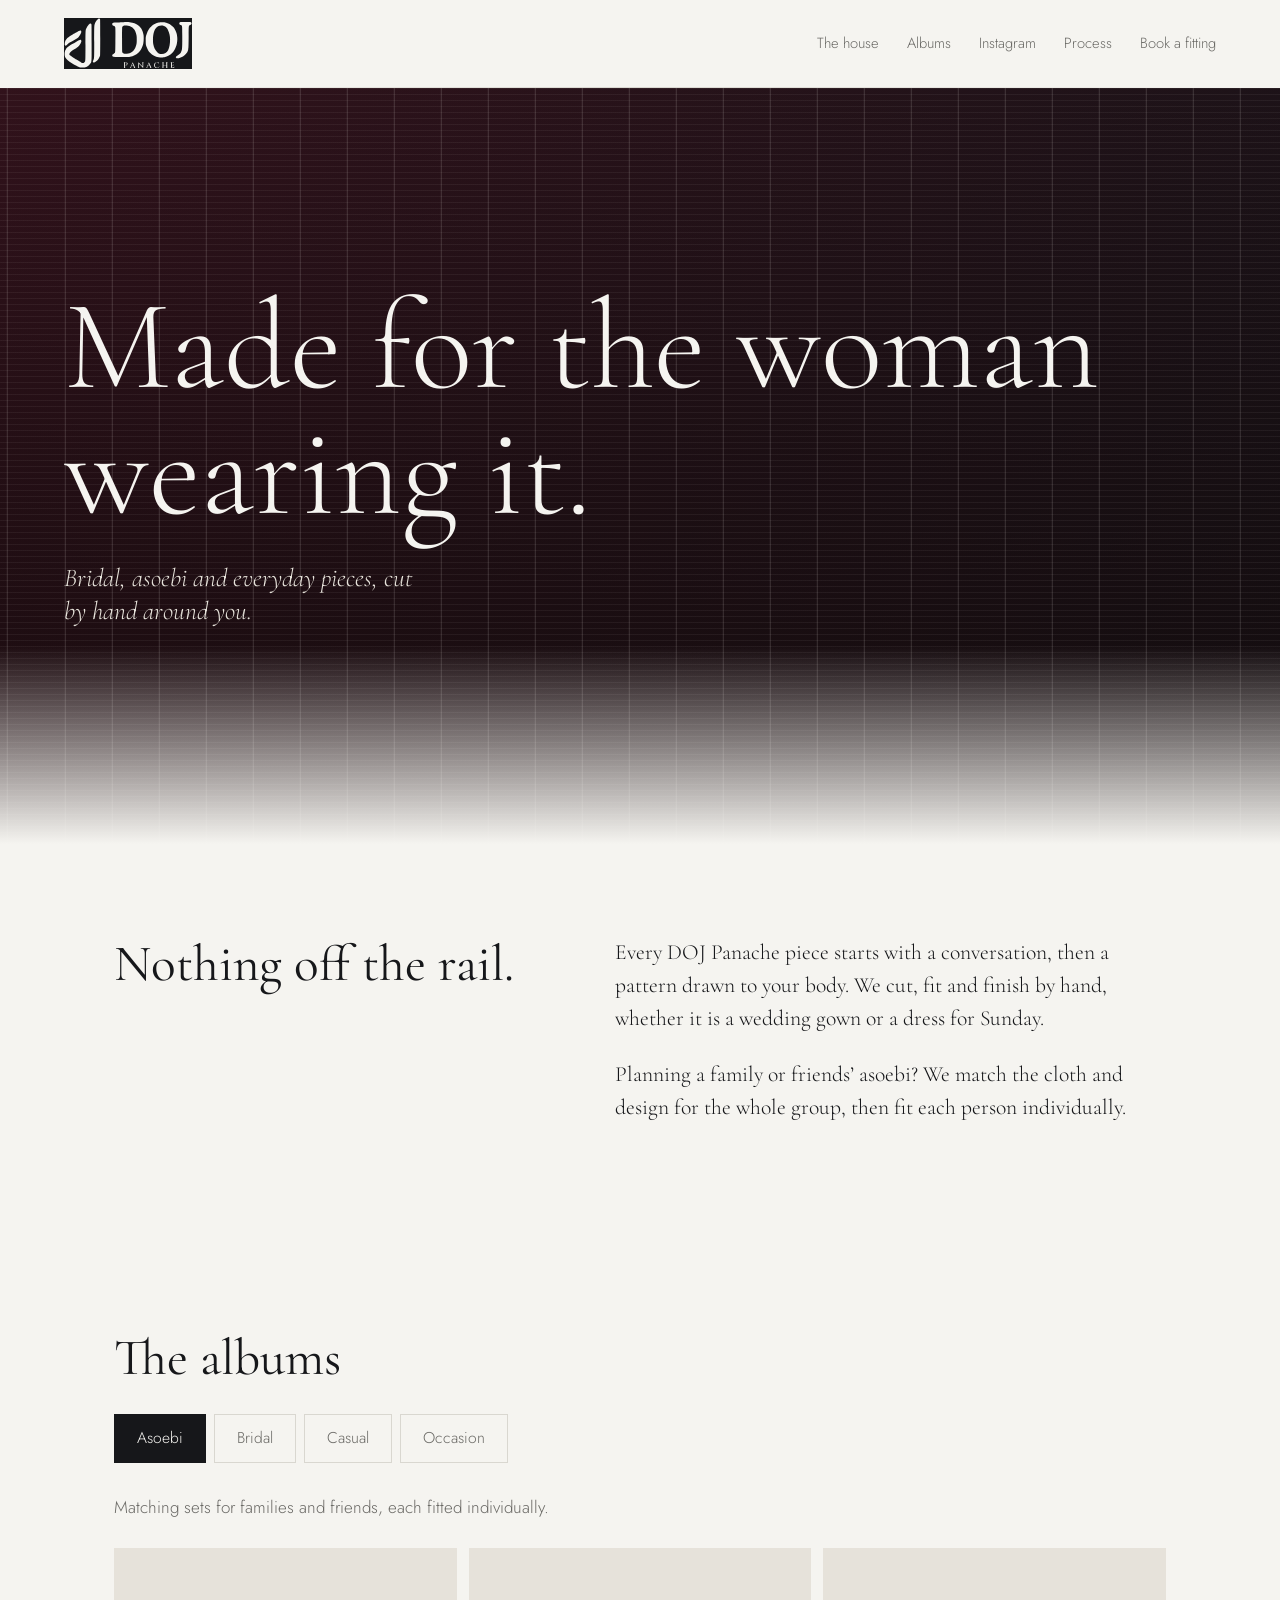
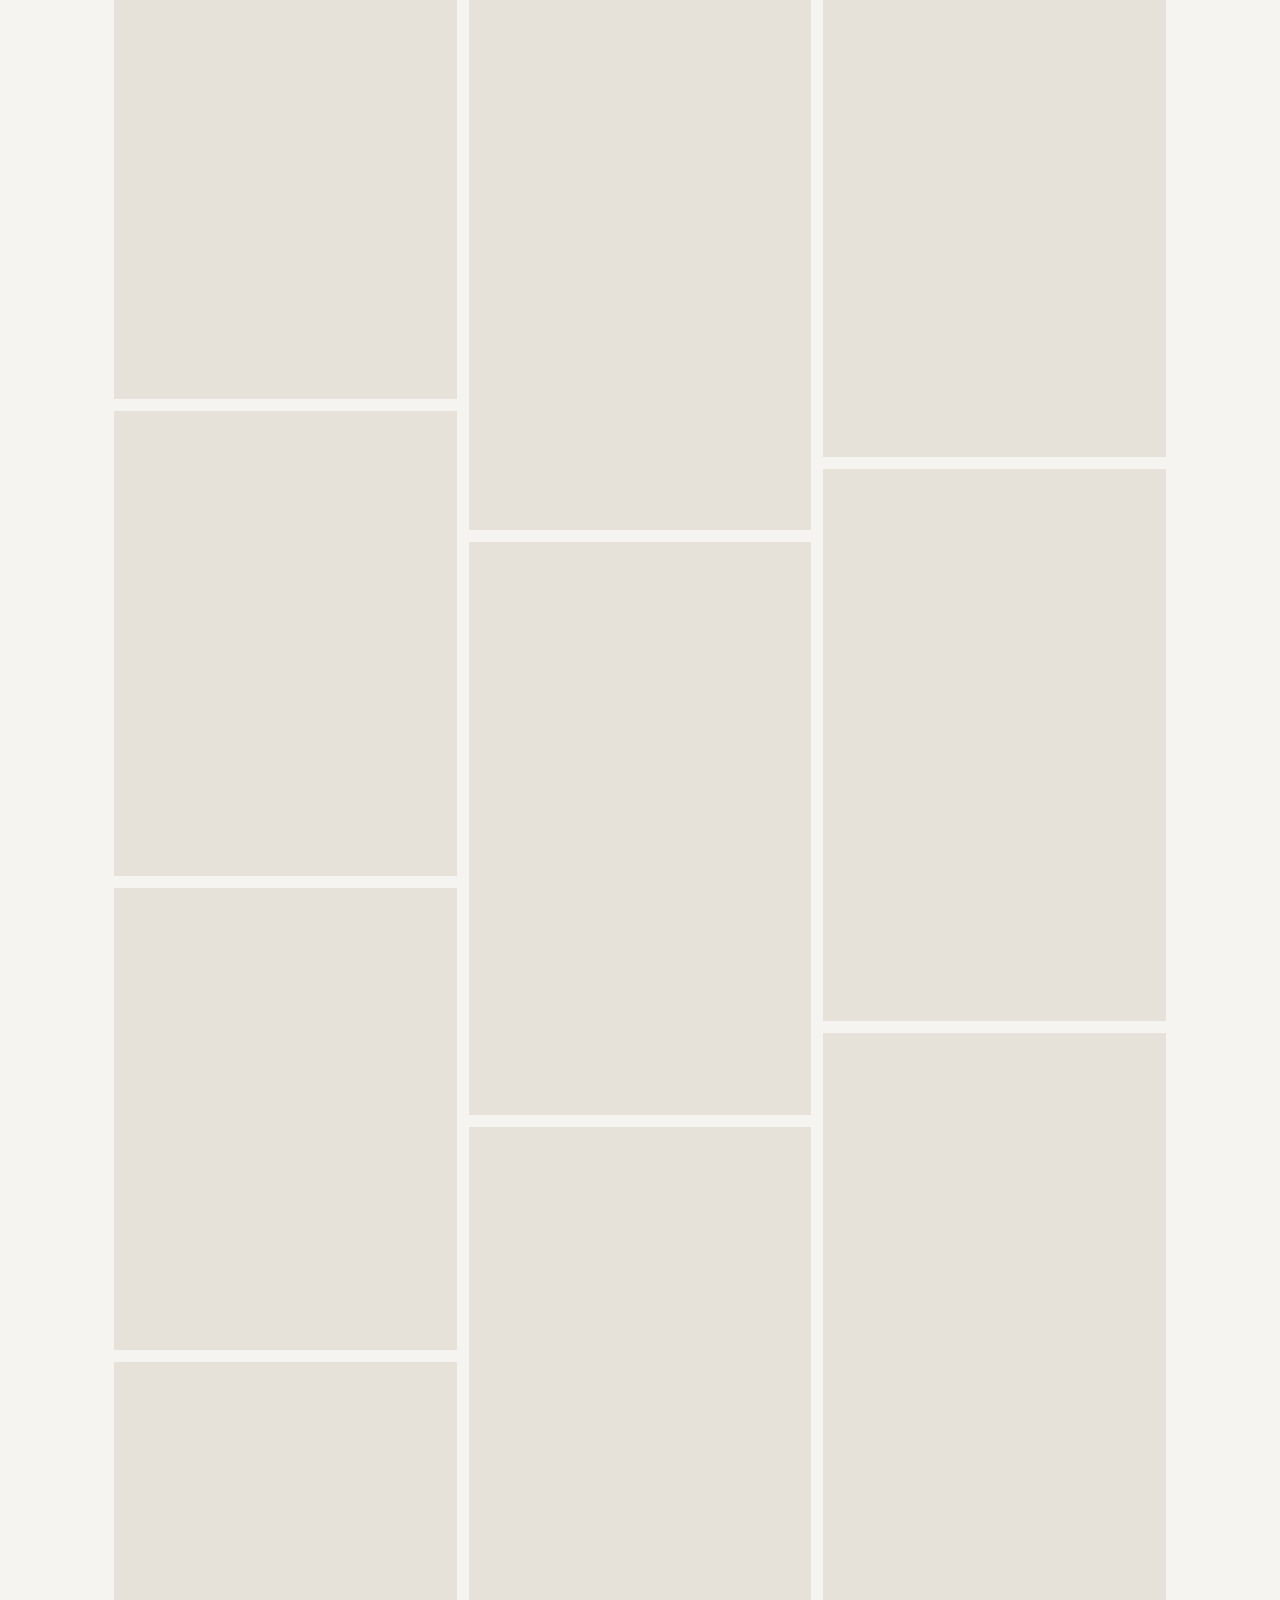
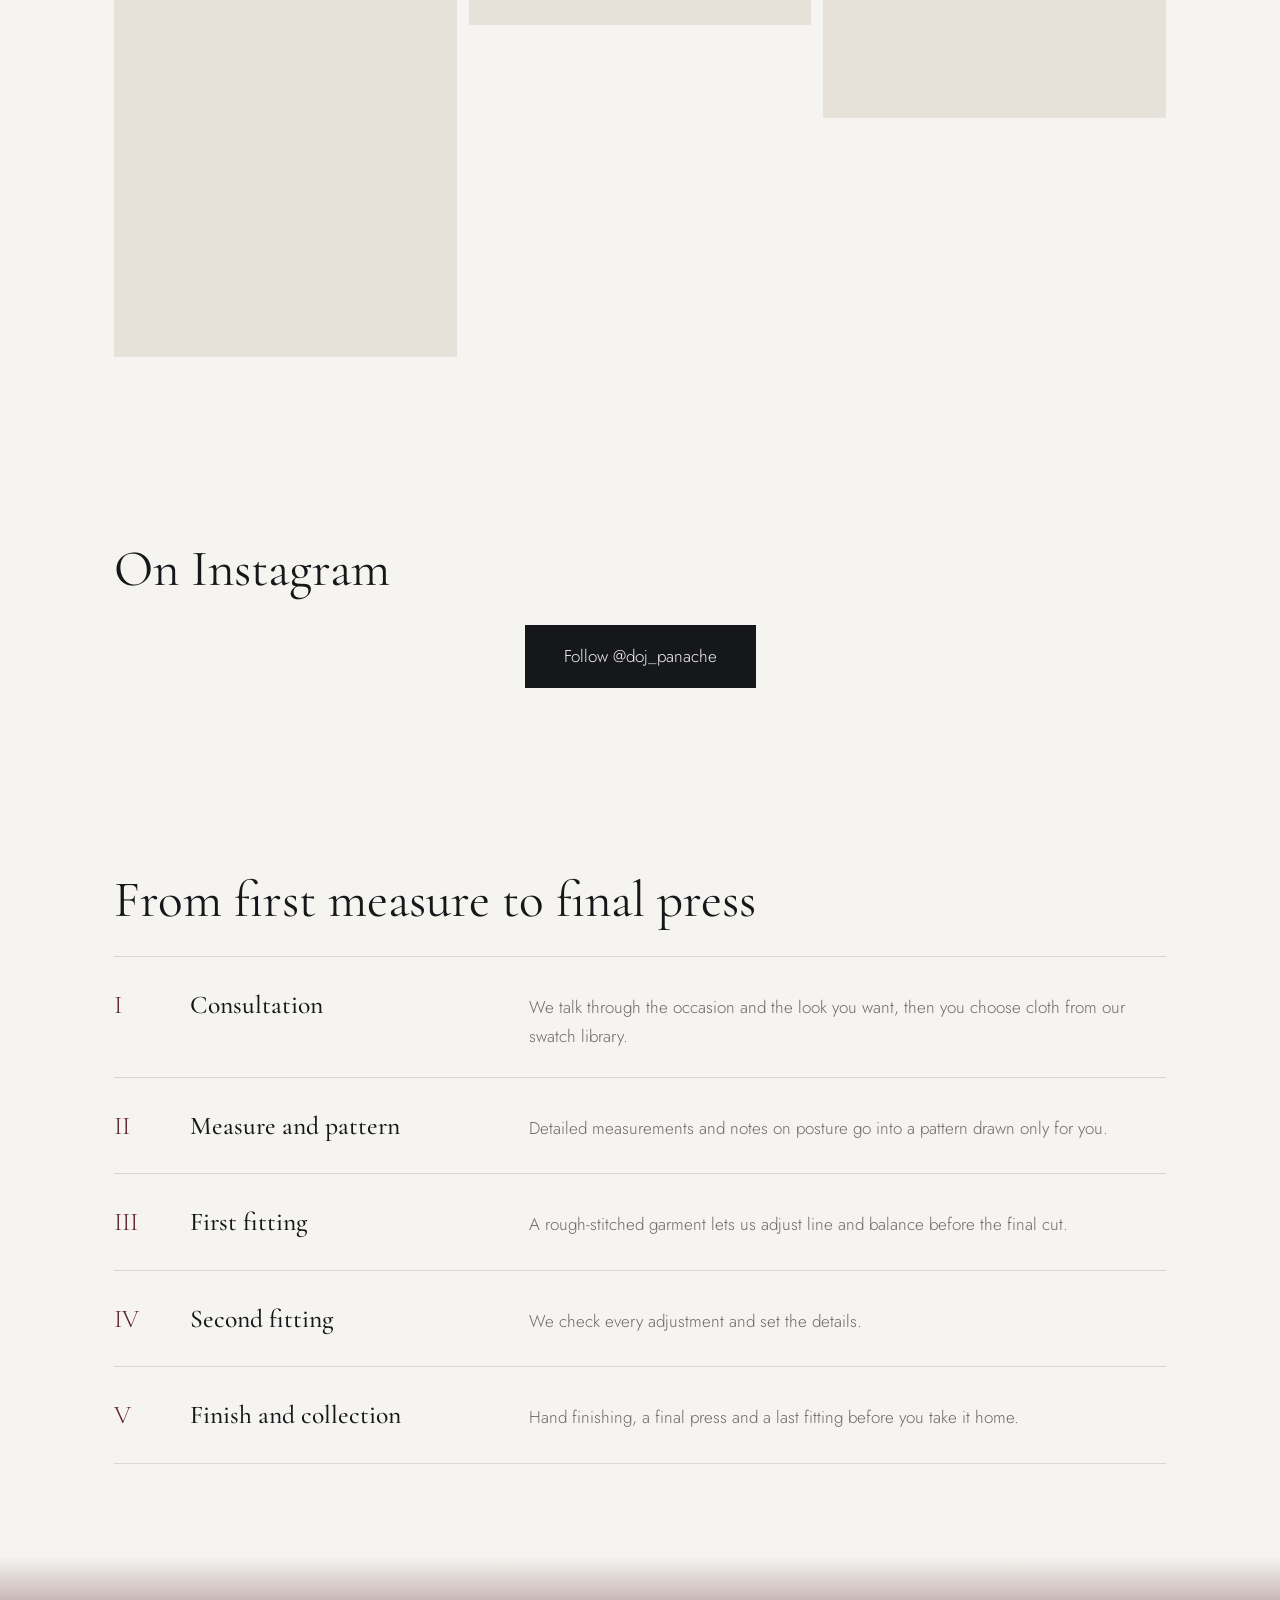
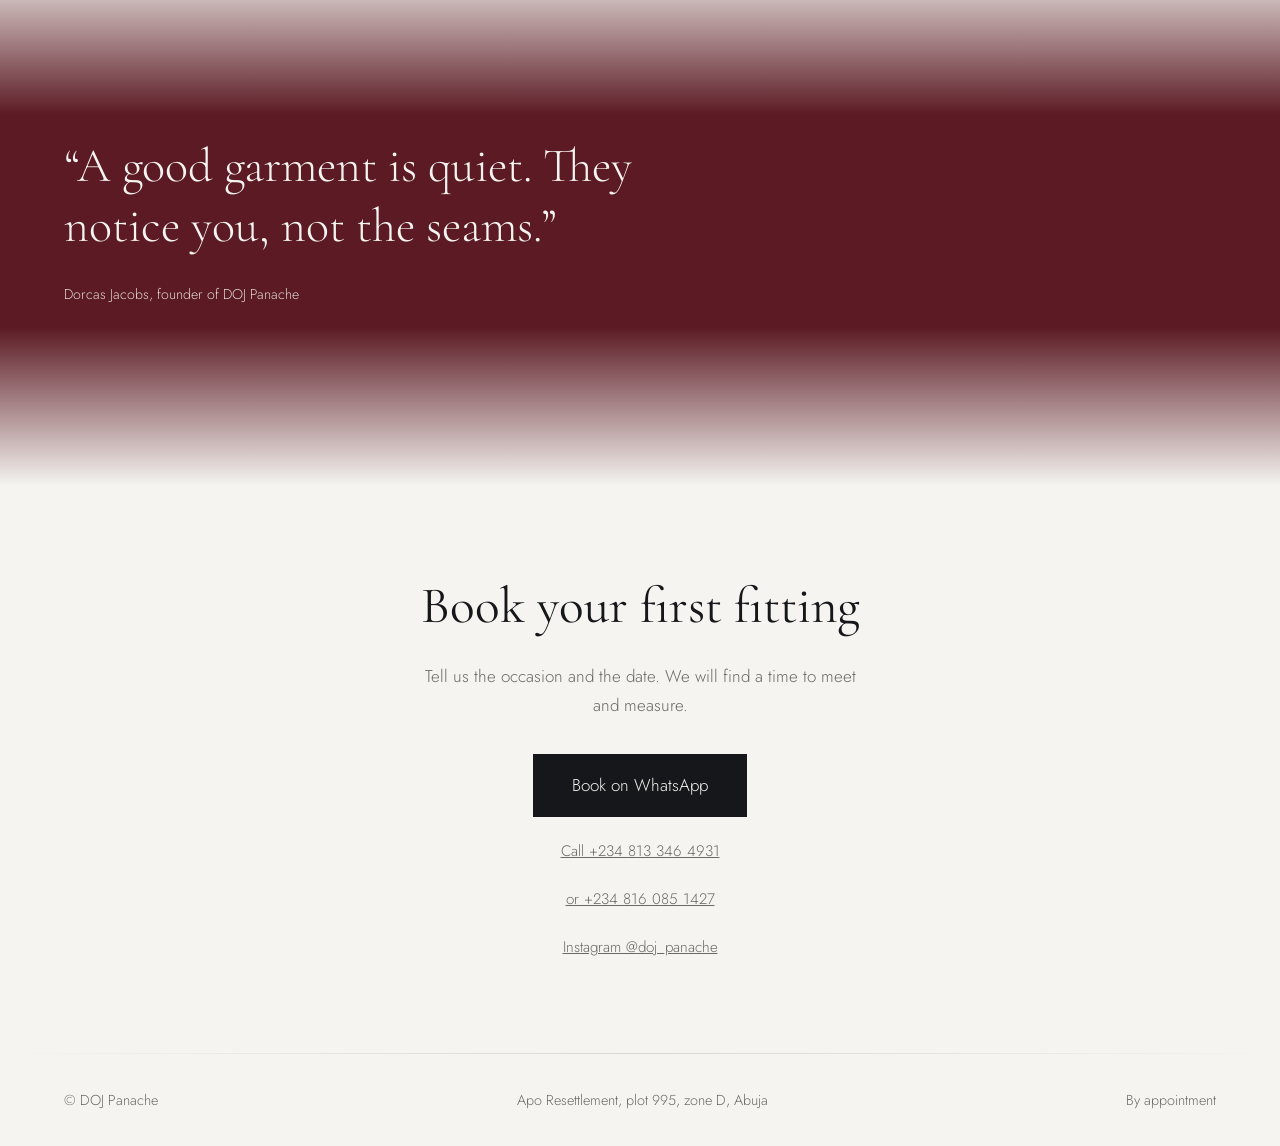
==== index.html @ 5a97faa1 "my bosses new site" ====
<!DOCTYPE html>
<html lang="en">
<head>
<meta charset="utf-8">
<meta name="viewport" content="width=device-width, initial-scale=1, viewport-fit=cover">
<meta name="description" content="DOJ Panache is a bespoke atelier in Apo, Abuja, making bridal, asoebi and everyday wear, cut by hand and fitted to you.">
<title>DOJ Panache | Bespoke Atelier</title>
<link rel="preconnect" href="https://fonts.googleapis.com">
<link rel="preconnect" href="https://fonts.gstatic.com" crossorigin>
<link href="https://fonts.googleapis.com/css2?family=Cormorant+Garamond:ital,wght@0,300;0,400;0,500;1,300;1,400&family=Jost:wght@300;400;500&display=swap" rel="stylesheet">
<link rel="icon" href="images/favicon.svg" type="image/svg+xml">
<link rel="stylesheet" href="css/style.css">
<script type="application/ld+json">
{"@context":"https://schema.org","@type":"LocalBusiness","name":"DOJ Panache","founder":{"@type":"Person","name":"Dorcas Jacobs"},"description":"Bespoke atelier making bridal, asoebi and everyday wear, cut by hand and fitted to the client.","telephone":["+2348133464931","+2348160851427"],"address":{"@type":"PostalAddress","streetAddress":"Plot 995, Zone D, Apo Resettlement","addressLocality":"Abuja","addressCountry":"NG"},"sameAs":["https://instagram.com/doj_panache","https://x.com/Dojpanache"]}
</script>
</head>
<body>
<header><a class="mark" href="#" aria-label="DOJ Panache"><svg viewBox="2.70 2.70 106.70 42.10" aria-hidden="true"><path fill-rule="evenodd" d="M0 24L0 0L56 0L112 0L112 24L112 48L56 48L0 48L0 24ZM68.75 42.13C68.75 39.86 68.75 39.86 69 39.73C69.22 39.62 69.16 39.6 68.45 39.6C67.74 39.6 67.68 39.62 67.9 39.73C68.15 39.86 68.15 39.86 68.17 41.5L68.19 43.15L66.47 41.37C65.52 40.4 64.73 39.6 64.7 39.6C64.67 39.6 64.65 40.6 64.65 41.82C64.65 44.04 64.65 44.04 64.4 44.17C64.18 44.28 64.24 44.3 64.95 44.3C65.66 44.3 65.72 44.28 65.5 44.17C65.25 44.04 65.25 44.04 65.22 42.4L65.2 40.75L66.87 42.49C67.8 43.45 68.56 44.27 68.58 44.31C68.71 44.64 68.75 44.12 68.75 42.13ZM81.03 44.28C81.68 44.08 82.1 43.62 82.09 43.09L82.08 42.65L81.93 43.07C81.47 44.38 79.62 44.58 78.84 43.4C78.61 43.05 78.56 42.85 78.52 42.16C78.47 41.17 78.68 40.58 79.23 40.16C80.01 39.57 81.32 39.8 81.72 40.6C81.9 40.95 81.9 40.95 81.9 40.47C81.9 40.01 81.88 39.98 81.53 39.83C80.07 39.2 78.32 39.86 77.94 41.18C77.34 43.22 79 44.89 81.03 44.28ZM53.82 44.14C53.6 43.99 53.6 43.95 53.6 41.88L53.6 39.77L54.12 39.82C54.77 39.89 55 40.13 55 40.77C55 41.44 54.78 41.78 54.24 41.92C53.9 42.01 53.83 42.06 53.97 42.11C55.02 42.53 56.09 41.32 55.57 40.3C55.29 39.74 54.88 39.6 53.56 39.6C52.52 39.6 52.38 39.62 52.6 39.73C52.85 39.86 52.85 39.86 52.85 41.95C52.85 44.04 52.85 44.04 52.6 44.17C52.38 44.28 52.45 44.3 53.2 44.3C53.99 44.3 54.03 44.29 53.82 44.14ZM58.73 44.15C58.51 44 58.51 44 58.72 43.4L58.94 42.8L59.81 42.8C60.68 42.8 60.68 42.8 60.8 43.12C61.09 43.93 61.1 43.99 60.87 44.15C60.67 44.29 60.73 44.3 61.55 44.3C62.45 44.3 62.45 44.3 62.15 44.12C61.9 43.96 61.7 43.58 60.91 41.71C60.39 40.49 59.96 39.51 59.95 39.52C59.93 39.54 59.57 40.38 59.15 41.4C58.1 43.94 58.03 44.07 57.72 44.19C57.5 44.27 57.59 44.29 58.2 44.29C58.89 44.3 58.93 44.29 58.73 44.15ZM72.23 44.15C72.01 44 72.01 44 72.22 43.4L72.44 42.8L73.31 42.8C74.18 42.8 74.18 42.8 74.3 43.12C74.59 43.93 74.6 43.99 74.37 44.15C74.17 44.29 74.23 44.3 75.05 44.3C75.95 44.3 75.95 44.3 75.65 44.12C75.4 43.96 75.2 43.58 74.41 41.71C73.89 40.49 73.46 39.51 73.45 39.52C73.43 39.54 73.07 40.38 72.65 41.4C71.6 43.94 71.53 44.07 71.22 44.19C71 44.27 71.09 44.29 71.7 44.29C72.39 44.3 72.43 44.29 72.23 44.15ZM85.82 44.14C85.62 44 85.6 43.91 85.6 43.04L85.6 42.1L86.8 42.1L88.01 42.1L87.98 43.07C87.95 44 87.94 44.05 87.7 44.17C87.48 44.28 87.56 44.3 88.35 44.3C89.14 44.3 89.22 44.28 89 44.17C88.75 44.04 88.75 44.04 88.75 41.95C88.75 39.86 88.75 39.86 89 39.73C89.22 39.62 89.14 39.6 88.35 39.6C87.56 39.6 87.48 39.62 87.7 39.73C87.94 39.85 87.95 39.9 87.98 40.88L88.01 41.9L86.8 41.9L85.6 41.9L85.6 40.86C85.6 39.82 85.6 39.82 85.88 39.72C86.09 39.64 85.97 39.62 85.25 39.61C84.62 39.61 84.42 39.64 84.57 39.7C84.89 39.83 84.91 40.02 84.88 42.15C84.85 44.04 84.85 44.04 84.6 44.17C84.38 44.28 84.45 44.3 85.2 44.3C85.99 44.3 86.03 44.29 85.82 44.14ZM94.59 43.86C94.65 43.62 94.72 43.34 94.75 43.24C94.79 43.13 94.72 43.22 94.61 43.42C94.34 43.89 94.18 43.98 93.36 44.06L92.7 44.13L92.7 43.11L92.7 42.09L93.27 42.12C93.77 42.15 93.86 42.18 93.97 42.4C94.08 42.63 94.1 42.59 94.09 42C94.09 41.64 94.06 41.42 94.03 41.5C93.93 41.77 93.67 41.9 93.18 41.9L92.7 41.9L92.7 40.85L92.7 39.8L93.33 39.8C93.98 39.8 94.18 39.9 94.33 40.3C94.36 40.38 94.39 40.23 94.39 39.96C94.4 39.51 94.39 39.48 94.17 39.54C94.05 39.57 93.39 39.6 92.7 39.6C91.63 39.6 91.49 39.62 91.7 39.73C91.95 39.86 91.95 39.86 91.95 41.95C91.95 44.04 91.95 44.04 91.7 44.17C91.49 44.28 91.68 44.3 92.96 44.3L94.48 44.3L94.59 43.86ZM20.71 43.81C22.28 43.27 23.2 42.58 24.3 41.12C25.86 39.05 25.7 41.07 25.7 23.66C25.7 13.54 25.66 8.33 25.6 8.08C25.38 7.3 24.69 7.11 23.93 7.62C23.3 8.04 22.24 9.47 21.6 10.76C20.58 12.82 20.67 11.52 20.61 25.7C20.55 38.15 20.55 38.15 20.31 38.74C19.64 40.41 18.32 40.69 16.73 39.52C16.35 39.25 15.35 38.62 14.5 38.13C13.65 37.63 12.49 36.94 11.94 36.59C11.38 36.24 10.49 35.68 9.96 35.35C6.87 33.43 6.77 33.3 7.41 32.02C7.77 31.29 8.82 30.28 9.9 29.59C10.29 29.35 10.94 28.94 11.33 28.69C11.73 28.44 12.41 28.04 12.85 27.82C13.7 27.37 14.83 26.48 15.25 25.9C15.98 24.93 16.96 23.09 17.1 22.45C17.29 21.59 16.93 20.8 16.34 20.8C16.05 20.8 14.82 21.44 12.35 22.85C11.47 23.36 10.43 23.94 10.05 24.14C7.81 25.3 5.85 26.61 5.11 27.46C4.66 27.97 3.91 29.24 3.69 29.86C3.01 31.77 3.07 34.19 3.81 35.6C4.56 37.02 6.52 38.71 9.27 40.32C13.14 42.58 14.45 43.28 15.6 43.71C16.32 43.98 16.42 43.99 18.26 44C19.87 44 20.25 43.97 20.71 43.81ZM59.1 42.5C59.1 42.45 59.23 42.08 59.38 41.68C59.54 41.28 59.7 40.86 59.75 40.75C59.81 40.57 59.84 40.59 59.95 40.9C60.02 41.09 60.2 41.55 60.34 41.92L60.6 42.6L59.85 42.6C59.43 42.6 59.1 42.56 59.1 42.5ZM72.6 42.5C72.6 42.45 72.73 42.08 72.88 41.68C73.04 41.28 73.2 40.86 73.25 40.75C73.31 40.57 73.34 40.59 73.45 40.9C73.52 41.09 73.7 41.55 73.84 41.92L74.1 42.6L73.35 42.6C72.93 42.6 72.6 42.56 72.6 42.5ZM28.3 39.69C29.14 39.18 30.66 37.91 31.11 37.36C31.85 36.45 32.68 34.71 32.8 33.85C32.95 32.79 32.93 4.33 32.79 3.89C32.62 3.4 32.41 3.2 32.05 3.2C31.06 3.2 29.16 5.39 28.42 7.41C27.91 8.79 27.9 9.11 27.9 22.86C27.9 37.19 27.94 36.31 27.15 37.97C26.63 39.07 26.6 39.31 26.95 39.65C27.26 39.97 27.82 39.98 28.3 39.69ZM99.45 35.81C100.05 35.58 100.78 35.3 101.05 35.18C102.43 34.61 104.63 32.64 105.44 31.25C106.04 30.22 106.17 29.77 106.3 28.22C106.36 27.52 106.44 26.88 106.48 26.8C106.51 26.72 106.57 22.87 106.6 18.25C106.66 8.5 106.55 9.3 107.85 8.58C108.75 8.08 109 7.78 109 7.22C109 6.69 108.63 6.27 108.04 6.12C107.49 5.98 100.47 5.98 99.87 6.11C99.19 6.27 98.8 6.68 98.8 7.25C98.8 7.83 99.01 8.05 100 8.54C101.36 9.21 101.24 8.39 101.28 17.3C101.32 27.99 101.24 29.1 100.3 31.06C99.87 31.96 99.72 32.16 99.03 32.78C98.57 33.2 97.9 33.69 97.37 33.97C96 34.71 95.64 35.24 96.11 35.84C96.42 36.24 96.65 36.3 97.55 36.26C98.19 36.23 98.58 36.14 99.45 35.81ZM86.34 35.35C89.02 34.87 91.35 33.54 93.27 31.4C94.38 30.17 94.66 29.71 95.59 27.67C96.41 25.85 96.53 25.48 96.79 24.05C97.24 21.5 97.29 19.59 96.94 17.4C96.63 15.43 96.42 14.78 95.5 12.91C94.63 11.16 94.59 11.1 93.54 10.01C91.7 8.09 90.46 7.33 87.9 6.58C86.45 6.16 86.45 6.16 84.55 6.16C82.77 6.16 82.59 6.18 81.65 6.44C77.3 7.66 74.69 9.69 72.72 13.4C72.44 13.92 72.12 14.6 72.01 14.9C71.91 15.2 71.64 15.95 71.41 16.56C70.85 18.1 70.77 18.91 70.83 21.99C70.89 24.87 70.91 25.01 71.69 27.07C72.55 29.33 73.19 30.42 74.43 31.68C76.4 33.68 79 35.07 81.36 35.39C81.8 35.45 82.28 35.52 82.45 35.54C83.05 35.63 85.47 35.51 86.34 35.35ZM57.75 35C60.71 34.37 62.59 33.44 64.67 31.58C65.9 30.5 66.44 29.71 67.69 27.23C68.72 25.18 69.14 22.95 69.14 19.55C69.14 17.45 69.14 17.45 68.72 15.65C68.34 14.04 68.24 13.73 67.63 12.52C66.88 11.04 66.4 10.44 64.98 9.2C63.37 7.8 62.38 7.32 59.7 6.65C57.08 5.99 55.76 5.93 51.05 6.24C49.73 6.33 47.62 6.4 46.36 6.4C43.74 6.4 43.37 6.48 43.06 7.14C42.63 8.05 43.08 8.88 44.19 9.25C44.71 9.42 45.22 9.88 45.41 10.35C45.59 10.79 45.62 14.47 45.53 23.4C45.44 32.48 45.54 31.76 44.2 32.42C43.23 32.9 42.9 33.26 42.9 33.84C42.9 34.13 42.97 34.36 43.12 34.55C43.53 35.07 43.74 35.1 46.97 35.11C48.61 35.12 50.56 35.16 51.3 35.2C53.67 35.34 56.61 35.25 57.75 35ZM82.93 32.65C82.05 32.46 81.42 32.08 80.45 31.17C78.74 29.58 77.6 27.25 77.09 24.32C76.69 22.06 76.82 17.87 77.35 15.54C77.52 14.79 78.41 12.52 78.77 11.9C78.92 11.65 79.29 11.18 79.59 10.86C81.88 8.44 85.49 8.35 87.98 10.65C88.62 11.24 88.74 11.43 89.44 12.82C90.61 15.19 91.12 17.55 91.12 20.7C91.13 24.32 90.58 27.28 89.49 29.58C88.35 31.97 85.64 33.24 82.93 32.65ZM53.15 32.44C52.03 32.26 51.49 31.87 51.25 31.07C51.05 30.41 51.02 11.1 51.21 10.33C51.54 9.04 52.99 8.69 56.08 9.14C57.54 9.36 58.1 9.57 59.34 10.41C60.29 11.04 60.42 11.16 61.13 12.17C62 13.42 62.14 13.72 62.69 15.48C63.26 17.35 63.34 18 63.35 20.8C63.35 23.55 63.27 24.16 62.74 25.83C61.88 28.51 60.94 29.93 59.25 31.12C57.75 32.19 57.05 32.4 54.95 32.45C54.12 32.47 53.31 32.46 53.15 32.44ZM5.24 24.96C6.42 23.75 7.14 23.28 11.32 21.06C12.7 20.32 14.32 19.17 14.95 18.48C15.55 17.83 16.66 16 16.91 15.27C17.16 14.57 17.15 13.84 16.9 13.43C16.49 12.76 15.65 13.07 12 15.28C11.31 15.69 10.25 16.31 9.65 16.65C8.15 17.48 6.05 18.88 5.49 19.43C4.91 19.98 4.03 21.28 3.78 21.93C3.35 23.05 3.16 24.75 3.41 25.23C3.85 26.08 4.21 26.02 5.24 24.96Z"/></svg></a><nav><a href="#house">The house</a><a href="#albums">Albums</a><a href="#reels">Instagram</a><a href="#process">Process</a><a href="#book">Book a fitting</a></nav></header>

<div class="hero"><div><h1>Made for the woman wearing it.</h1><p>Bridal, asoebi and everyday pieces, cut by hand around you.</p></div></div>

<section id="house" class="intro">
<h2>Nothing off the rail.</h2>
<div>
<p>Every DOJ Panache piece starts with a conversation, then a pattern drawn to your body. We cut, fit and finish by hand, whether it is a wedding gown or a dress for Sunday.</p>
<p>Planning a family or friends’ asoebi? We match the cloth and design for the whole group, then fit each person individually.</p>
</div>
</section>

<section id="albums">
<h2>The albums</h2>
<div class="tabs" role="tablist">
<button role="tab" aria-selected="true" data-t="asoebi">Asoebi</button>
<button role="tab" aria-selected="false" data-t="bridal">Bridal</button>
<button role="tab" aria-selected="false" data-t="casual">Casual</button>
<button role="tab" aria-selected="false" data-t="occasion">Occasion</button>
</div>
<div class="panel on" id="asoebi"><p>Matching sets for families and friends, each fitted individually.</p><div class="grid" data-dims="306x403,299x406,299x403,309x536,310x527,479x801,472x685,476x707,472x761,383x765"></div></div>
<div class="panel" id="bridal"><p>Gowns, reception looks and bridal party outfits.</p><div class="grid" data-n="6"></div></div>
<div class="panel" id="casual"><p>Everyday dresses, skirts and separates that fit properly.</p><div class="grid" data-n="6"></div></div>
<div class="panel" id="occasion"><p>Dinners, ceremonies and events with a date in the diary.</p><div class="grid" data-n="6"></div></div>
</section>

<section id="reels">
<h2>On Instagram</h2>
<!-- To add a reel, paste: <button class="reel" data-url="https://www.instagram.com/reel/XXXX/">Watch reel</button> -->
<div class="reels"></div>
<a class="btn" href="https://instagram.com/doj_panache">Follow @doj_panache</a>
</section>

<section id="process">
<h2>From first measure to final press</h2>
<ol class="steps">
<li><span>I</span><h3>Consultation</h3><p>We talk through the occasion and the look you want, then you choose cloth from our swatch library.</p></li>
<li><span>II</span><h3>Measure and pattern</h3><p>Detailed measurements and notes on posture go into a pattern drawn only for you.</p></li>
<li><span>III</span><h3>First fitting</h3><p>A rough-stitched garment lets us adjust line and balance before the final cut.</p></li>
<li><span>IV</span><h3>Second fitting</h3><p>We check every adjustment and set the details.</p></li>
<li><span>V</span><h3>Finish and collection</h3><p>Hand finishing, a final press and a last fitting before you take it home.</p></li>
</ol>
</section>

<section class="maker"><div>
<blockquote>“A good garment is quiet. They notice you, not the seams.”</blockquote>
<small>Dorcas Jacobs, founder of DOJ Panache</small>
</div></section>

<section id="book" class="book">
<h2>Book your first fitting</h2>
<p>Tell us the occasion and the date. We will find a time to meet and measure.</p>
<a class="btn" href="https://api.whatsapp.com/message/JH64ATJN3WMPI1?autoload=1&amp;app_absent=0">Book on WhatsApp</a>
<a class="alt" href="tel:+2348133464931">Call +234 813 346 4931</a>
<a class="alt" href="tel:+2348160851427">or +234 816 085 1427</a>
<a class="alt" href="https://instagram.com/doj_panache">Instagram @doj_panache</a>
</section>

<footer><span>© DOJ Panache</span><span>Apo Resettlement, plot 995, zone D, Abuja</span><span>By appointment</span></footer>

<script src="js/main.js"></script>
</body>
</html>
---- css/style.css ----
:root{--bg:#f5f4f0;--ink:#16171a;--mute:#6b6a66;--line:#d9d7d0;--wine:#5b1a24;--tile:#e6e2da;--on-wine:#f5f4f0;
box-sizing:border-box;padding-top:env(safe-area-inset-top,0px);padding-bottom:env(safe-area-inset-bottom,0px)}
@media (prefers-color-scheme:dark){:root:not([data-theme="light"]){--bg:#121316;--ink:#ecebe6;--mute:#9a9992;--line:#2c2d32;--wine:#8a2a38;--tile:#1d1f24}}
:root[data-theme="dark"]{--bg:#121316;--ink:#ecebe6;--mute:#9a9992;--line:#2c2d32;--wine:#8a2a38;--tile:#1d1f24}
html{scroll-padding-top:env(safe-area-inset-top,0px);scroll-behavior:smooth}
*{box-sizing:border-box}
body{margin:0;background:var(--bg);color:var(--ink);font-family:"Jost",system-ui,sans-serif;font-weight:300;line-height:1.7;font-size:17px}
a{color:inherit}
:focus-visible{outline:2px solid var(--wine);outline-offset:3px}
header{position:sticky;top:env(safe-area-inset-top,0px);z-index:5;display:flex;justify-content:space-between;align-items:center;padding:18px 5vw;background:var(--bg);border-bottom:1px solid transparent;border-image:linear-gradient(90deg,transparent,var(--line),transparent) 1}
header b{font-family:"Cormorant Garamond",Georgia,serif;font-weight:500;font-size:1.4rem}
.mark{display:block;width:128px;color:var(--ink)}.mark svg{display:block;width:100%;height:auto;fill:currentColor}
nav{display:flex;gap:28px;font-size:.92rem}
nav a{text-decoration:none;color:var(--mute)}
nav a:hover{color:var(--ink)}
/* Hero: add images/hero.webp (about 150 KB, 1600px wide). Until then the gradient shows. */
.hero{min-height:84vh;display:grid;align-items:end;position:relative;padding:8vw 5vw 24vh;color:#f5f4f0;background:#2a1217 center/cover no-repeat;background-image:linear-gradient(180deg,rgba(0,0,0,.15),rgba(20,8,10,.75)),url("../images/hero.webp"),linear-gradient(135deg,#3a1520,#14161a)}
.hero h1{font-family:"Cormorant Garamond",Georgia,serif;font-weight:300;font-size:clamp(3.2rem,10vw,8.5rem);line-height:.98;margin:0;animation:rise 1.4s ease both}
.hero p{max-width:34ch;font-family:"Cormorant Garamond",Georgia,serif;font-style:italic;font-size:1.6rem;line-height:1.3;margin:26px 0 0;color:#e6e2da}
.hero::after{content:"";position:absolute;left:0;right:0;bottom:0;height:22vh;background:linear-gradient(180deg,transparent,var(--bg));pointer-events:none}.hero>div{position:relative;z-index:1}
.hero::before{content:"";position:absolute;inset:0;background:repeating-linear-gradient(90deg,transparent 0 46px,rgba(233,231,224,.17) 46px 47px),repeating-linear-gradient(0deg,transparent 0 5px,rgba(233,231,224,.06) 5px 6px);background-position:calc(var(--x,0)*1px) 0,0 calc(var(--y,0)*1px);pointer-events:none}
@keyframes rise{from{opacity:0;transform:translateY(24px)}to{opacity:1;transform:none}}
.js .rv{opacity:0;transform:translateY(22px);transition:opacity .9s ease,transform .9s ease;transition-delay:var(--d,0s)}.js .rv.in{opacity:1;transform:none}
section{padding:92px 5vw;max-width:1180px;margin:0 auto}
h2{font-family:"Cormorant Garamond",Georgia,serif;font-weight:400;font-size:clamp(2rem,4.5vw,3.2rem);line-height:1.1;margin:0 0 28px}
.intro{display:grid;grid-template-columns:1fr 1.3fr;gap:6vw}
.intro p{font-family:"Cormorant Garamond",Georgia,serif;font-size:1.35rem;line-height:1.55;margin:0 0 1em;max-width:58ch}
.tabs{display:flex;gap:8px;flex-wrap:wrap;margin-bottom:30px}
.tabs button{font:inherit;font-size:.98rem;padding:10px 22px;background:transparent;color:var(--mute);border:1px solid var(--line);cursor:pointer}
.tabs button[aria-selected="true"]{background:var(--ink);color:var(--bg);border-color:var(--ink)}
.panel{display:none}.panel.on{display:block}
.panel>p{color:var(--mute);max-width:60ch;margin:0 0 26px}
.grid{column-count:3;column-gap:12px}
.grid figure{cursor:zoom-in;margin:0 0 12px;break-inside:avoid;aspect-ratio:3/4;background:var(--tile);overflow:hidden}
.grid img{width:100%;height:100%;object-fit:cover;display:block}
.steps{list-style:none;margin:0;padding:0;border-top:1px solid var(--line)}
.steps li{display:grid;grid-template-columns:3.5rem 1fr 2fr;gap:20px;padding:26px 0;border-bottom:1px solid var(--line);align-items:baseline}
.steps span{font-family:"Cormorant Garamond",Georgia,serif;font-size:1.6rem;color:var(--wine)}
.steps h3{margin:0;font-family:"Cormorant Garamond",Georgia,serif;font-weight:500;font-size:1.6rem}
.steps p{margin:0;color:var(--mute)}
.maker{background:linear-gradient(180deg,var(--bg),var(--wine) 30%,var(--wine) 70%,var(--bg));color:var(--on-wine);max-width:none;margin:0;padding:180px 5vw}
.maker div{max-width:1180px;margin:0 auto}
.maker blockquote{margin:0;font-family:"Cormorant Garamond",Georgia,serif;font-weight:300;font-size:clamp(1.8rem,4vw,3rem);line-height:1.25;max-width:26ch}
.maker small{display:block;margin-top:26px;opacity:.85}
.book{text-align:center}
.book p{color:var(--mute);max-width:46ch;margin:0 auto 34px}
.btn{display:inline-block;padding:16px 38px;background:var(--ink);color:var(--bg);text-decoration:none;border:1px solid var(--ink);transition:background .25s,color .25s}
.btn:hover{background:transparent;color:var(--ink)}
.book .alt{display:block;margin-top:22px;color:var(--mute);font-size:.95rem}
footer{border-top:1px solid transparent;border-image:linear-gradient(90deg,transparent,var(--line),transparent) 1;padding:34px 5vw;display:flex;justify-content:space-between;flex-wrap:wrap;gap:12px;color:var(--mute);font-size:.9rem}
.reels{display:grid;grid-template-columns:repeat(auto-fill,minmax(240px,1fr));gap:14px;margin-bottom:34px}.reels:empty{display:none}
.reel{aspect-ratio:9/17;border:0;color:#f5f4f0;font:inherit;cursor:pointer;background:linear-gradient(135deg,#3a1520,#14161a);padding:0;overflow:hidden}.reel iframe{width:100%;height:100%;border:0;display:block;background:#000}
#reels{text-align:center}#reels h2{text-align:left}#reels .reels{text-align:left}
.lb{border:0;padding:0;width:100%;height:100%;max-width:100vw;max-height:100vh;background:rgba(10,10,12,.96);color:#fff}.lb[open]{display:flex;align-items:center;justify-content:center}.lb::backdrop{background:#000}
.lb img{height:86vh;max-width:92vw;object-fit:contain;display:block}
.lb button{position:absolute;background:none;border:0;color:#fff;font:300 2.6rem/1 "Jost",system-ui,sans-serif;cursor:pointer;padding:14px 20px;opacity:.85}.lb button:hover{opacity:1}
.lb .x{top:8px;right:8px}.lb .pv{left:4px;top:50%;transform:translateY(-50%)}.lb .nx{right:4px;top:50%;transform:translateY(-50%)}
@media (max-width:760px){nav{display:none}.intro{grid-template-columns:1fr}.steps li{grid-template-columns:2.5rem 1fr}.steps li p{grid-column:2}section{padding:66px 5vw}.maker{padding:120px 5vw}.grid{column-count:2}}
@media (prefers-reduced-motion:reduce){.hero h1{animation:none}.hero::before{animation:none}html{scroll-behavior:auto}.js .rv{opacity:1;transform:none;transition:none}}
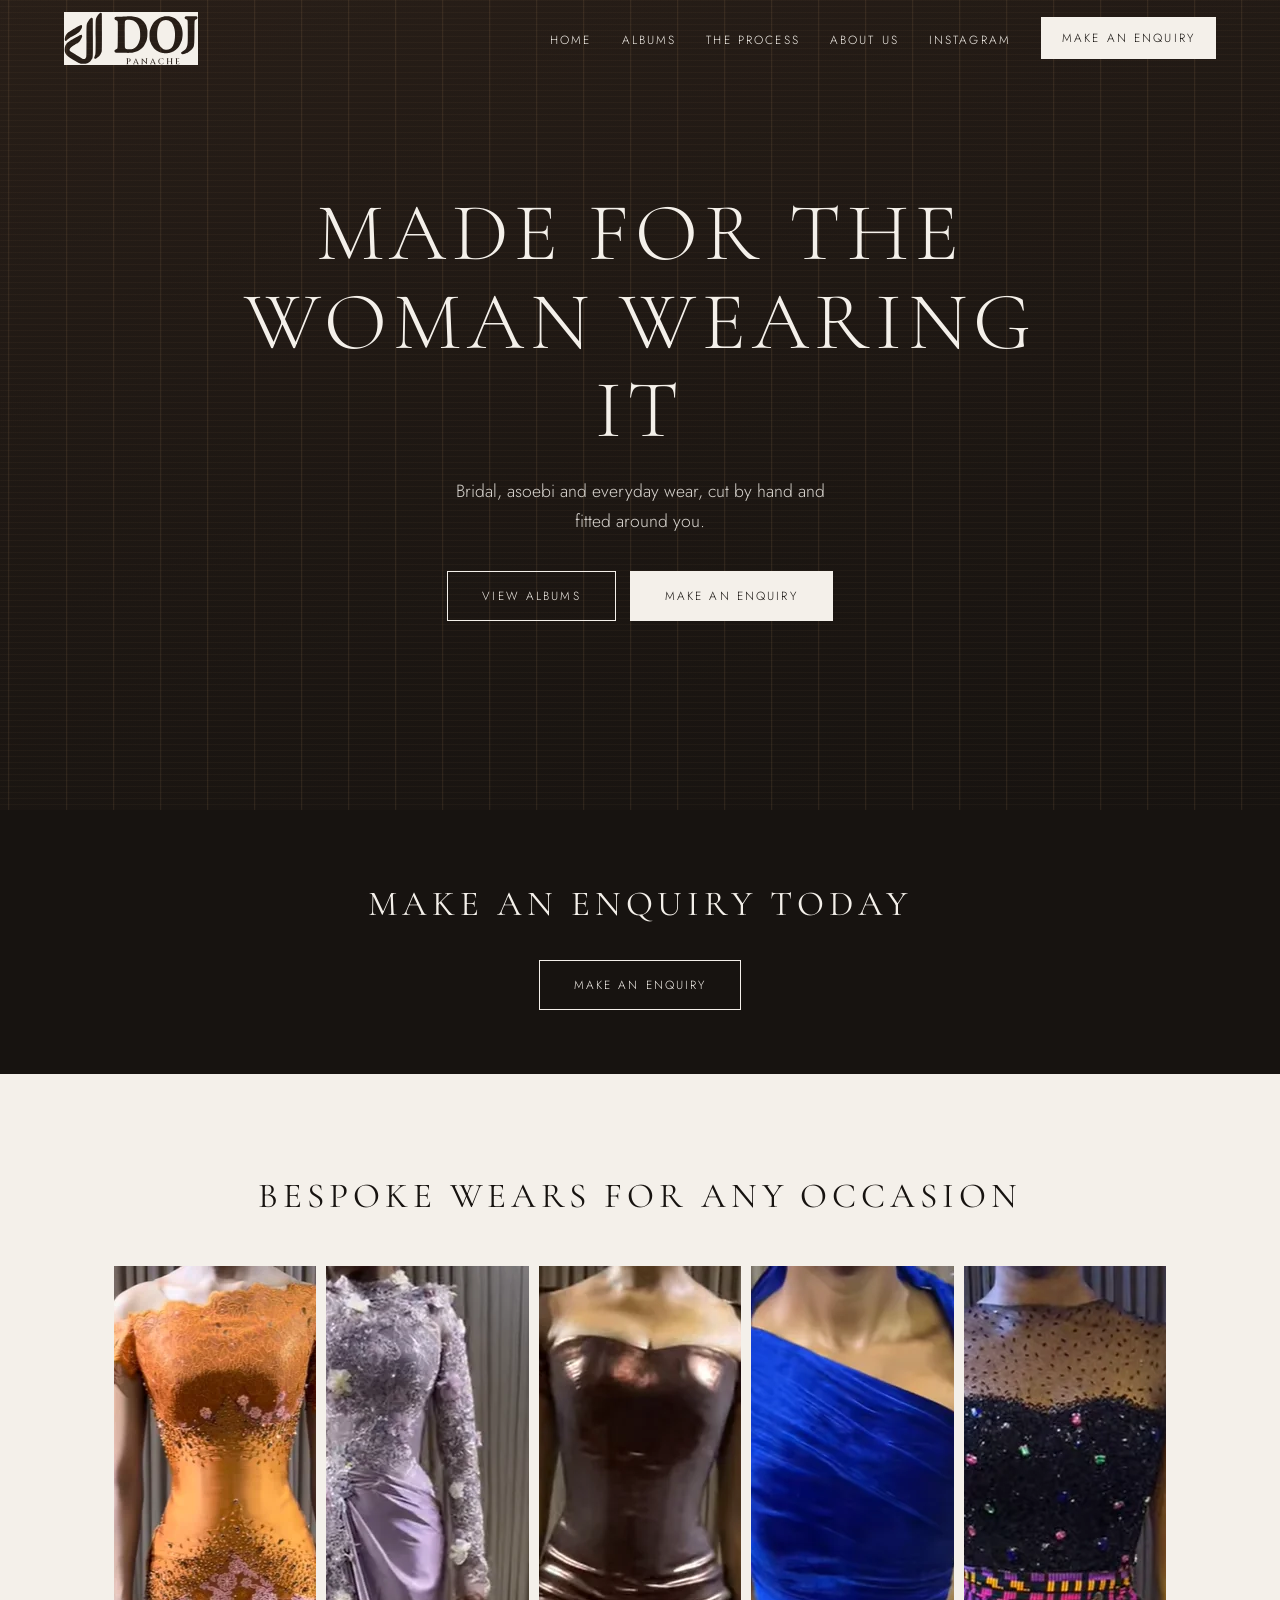
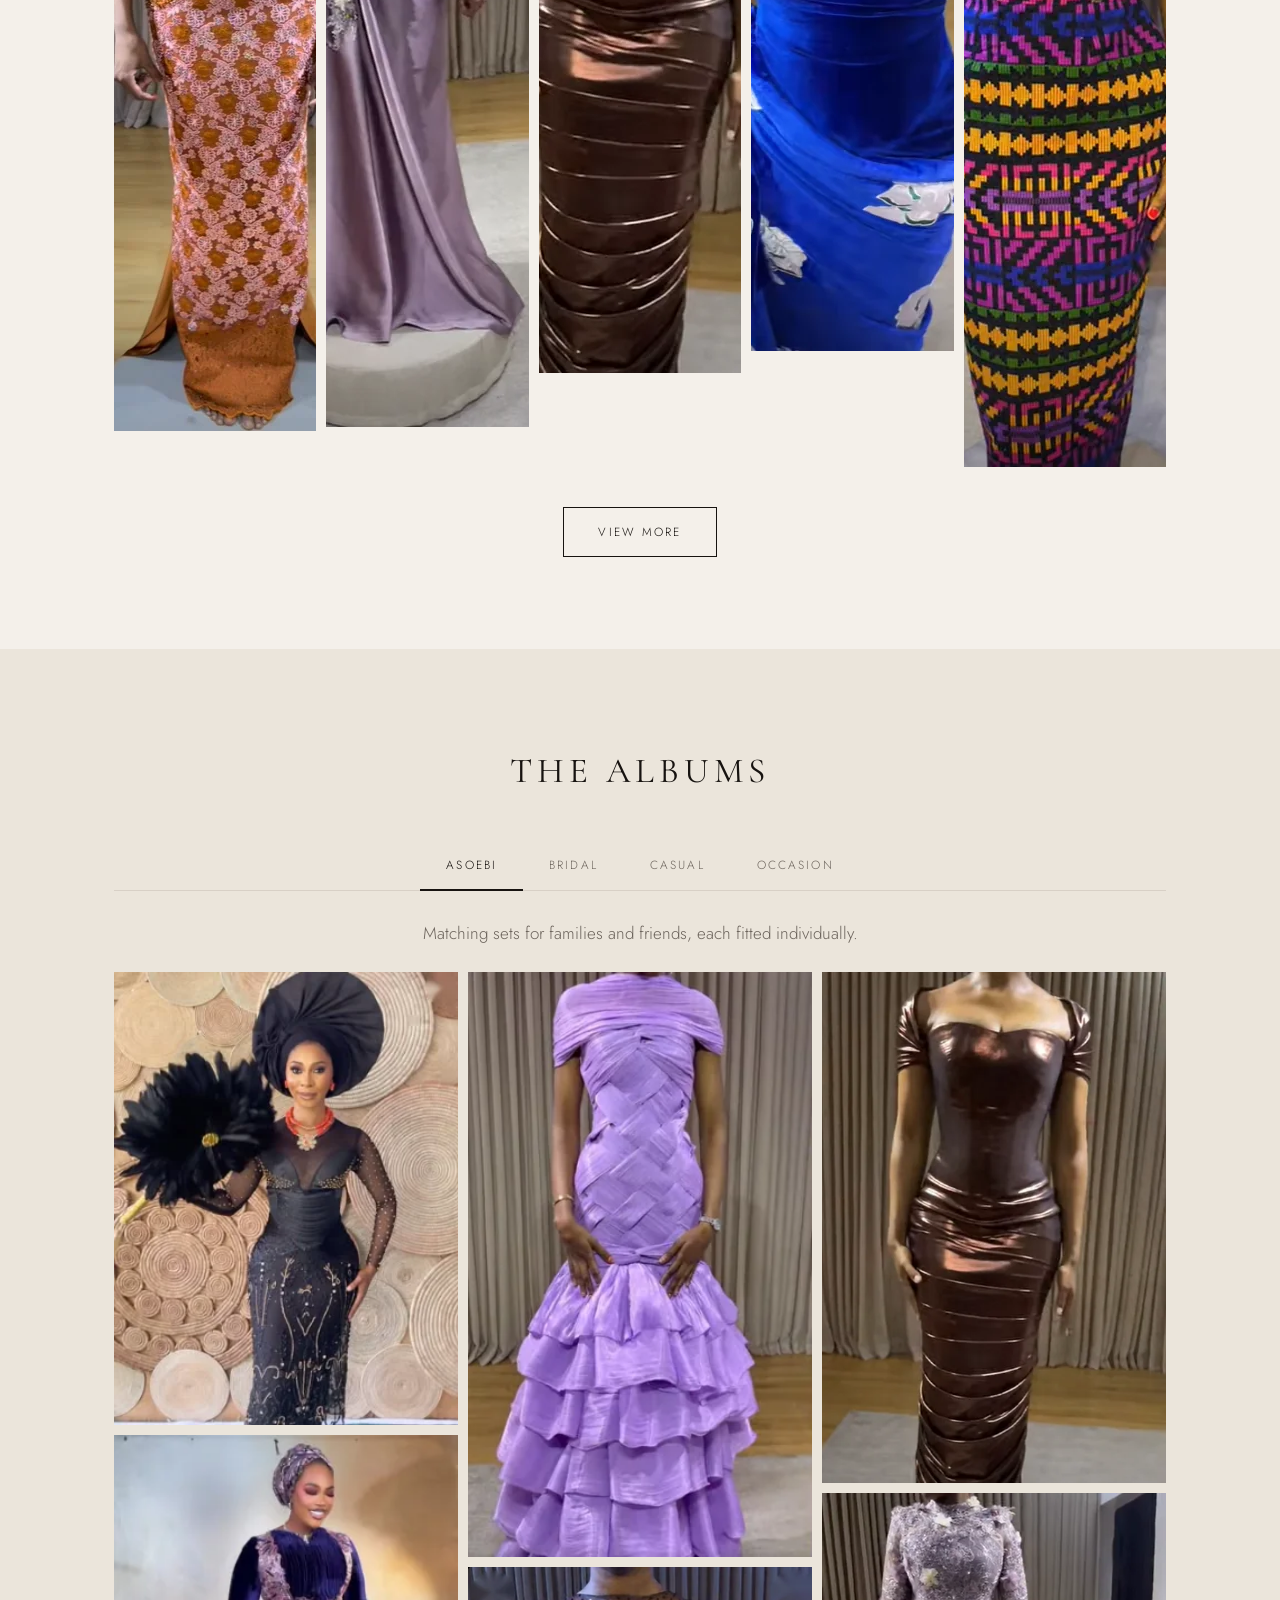
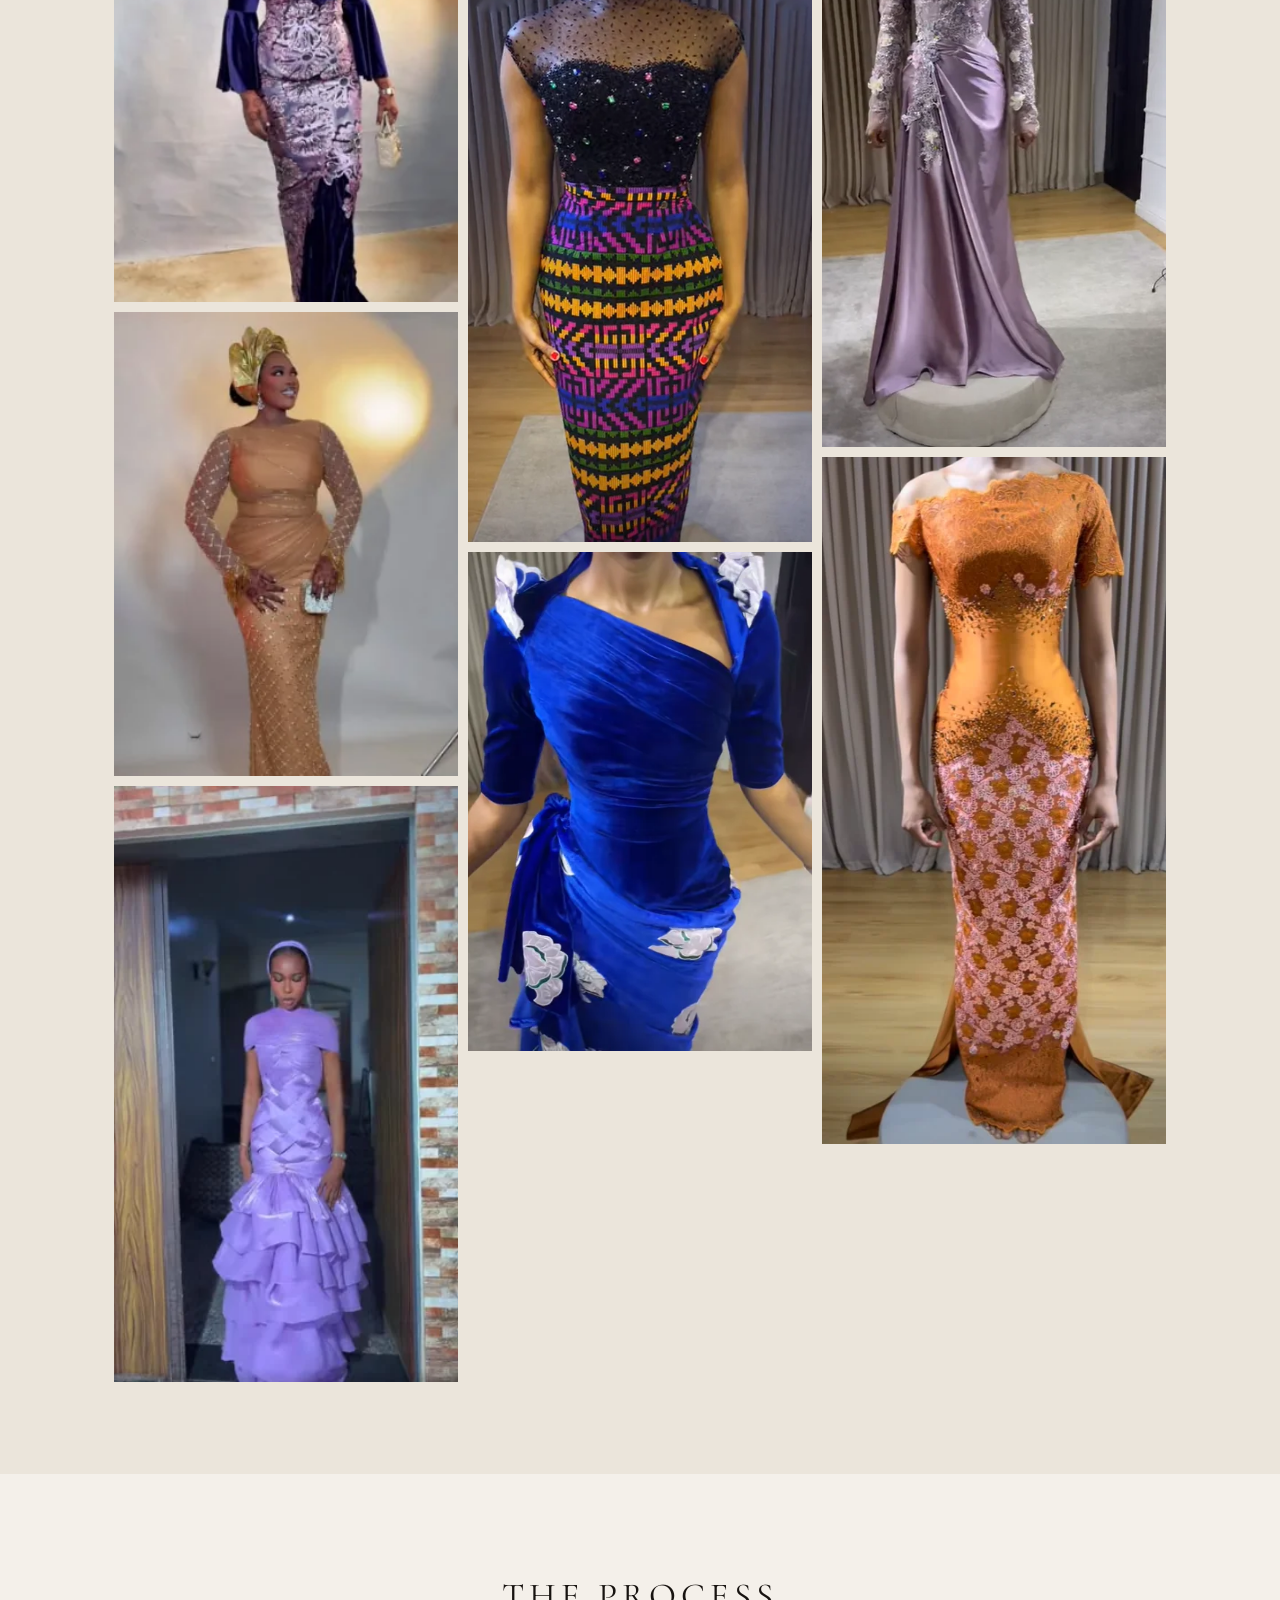
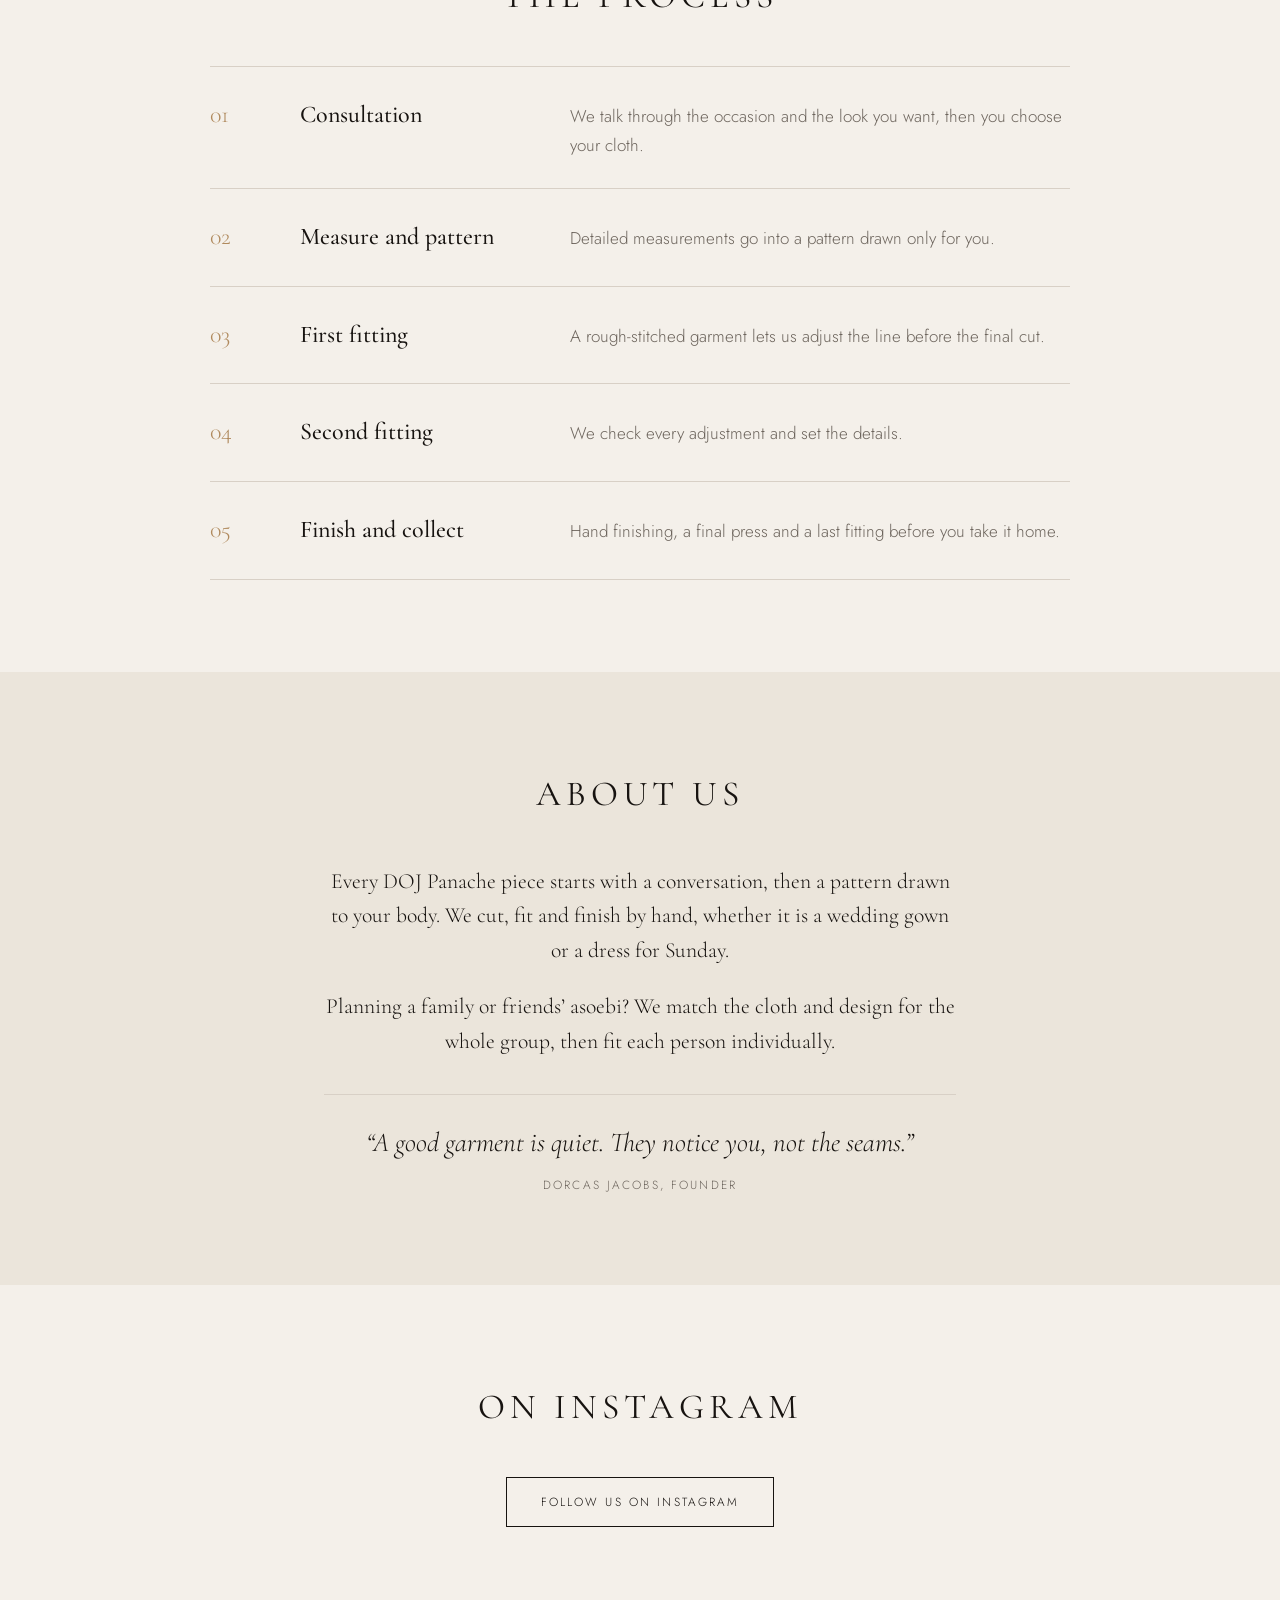
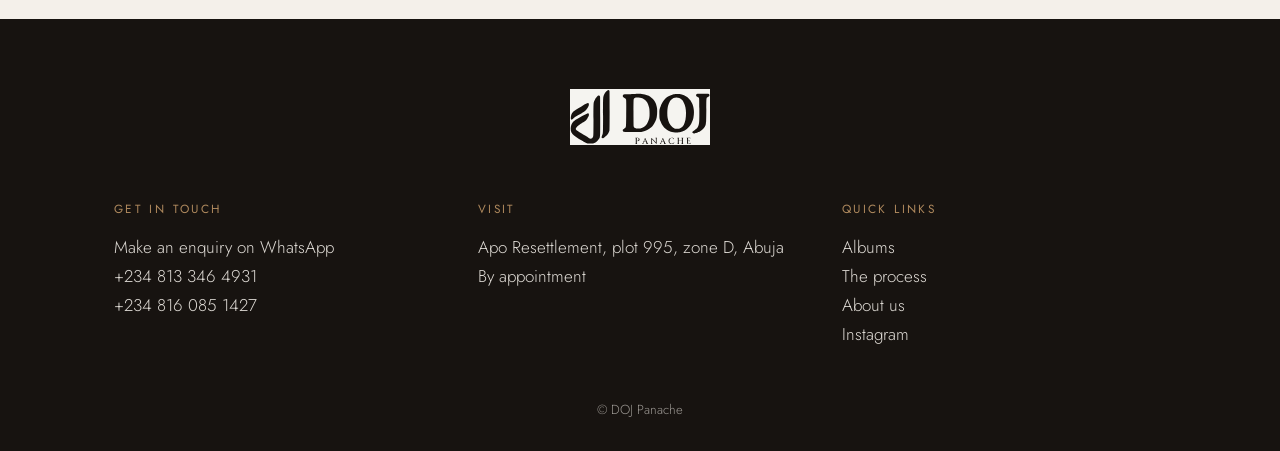
==== commit c5b65183: "up to date" ====
--- a/index.html
+++ b/index.html
@@ -15,19 +15,35 @@
 </script>
 </head>
 <body>
-<header><a class="mark" href="#" aria-label="DOJ Panache"><svg viewBox="2.70 2.70 106.70 42.10" aria-hidden="true"><path fill-rule="evenodd" d="M0 24L0 0L56 0L112 0L112 24L112 48L56 48L0 48L0 24ZM68.75 42.13C68.75 39.86 68.75 39.86 69 39.73C69.22 39.62 69.16 39.6 68.45 39.6C67.74 39.6 67.68 39.62 67.9 39.73C68.15 39.86 68.15 39.86 68.17 41.5L68.19 43.15L66.47 41.37C65.52 40.4 64.73 39.6 64.7 39.6C64.67 39.6 64.65 40.6 64.65 41.82C64.65 44.04 64.65 44.04 64.4 44.17C64.18 44.28 64.24 44.3 64.95 44.3C65.66 44.3 65.72 44.28 65.5 44.17C65.25 44.04 65.25 44.04 65.22 42.4L65.2 40.75L66.87 42.49C67.8 43.45 68.56 44.27 68.58 44.31C68.71 44.64 68.75 44.12 68.75 42.13ZM81.03 44.28C81.68 44.08 82.1 43.62 82.09 43.09L82.08 42.65L81.93 43.07C81.47 44.38 79.62 44.58 78.84 43.4C78.61 43.05 78.56 42.85 78.52 42.16C78.47 41.17 78.68 40.58 79.23 40.16C80.01 39.57 81.32 39.8 81.72 40.6C81.9 40.95 81.9 40.95 81.9 40.47C81.9 40.01 81.88 39.98 81.53 39.83C80.07 39.2 78.32 39.86 77.94 41.18C77.34 43.22 79 44.89 81.03 44.28ZM53.82 44.14C53.6 43.99 53.6 43.95 53.6 41.88L53.6 39.77L54.12 39.82C54.77 39.89 55 40.13 55 40.77C55 41.44 54.78 41.78 54.24 41.92C53.9 42.01 53.83 42.06 53.97 42.11C55.02 42.53 56.09 41.32 55.57 40.3C55.29 39.74 54.88 39.6 53.56 39.6C52.52 39.6 52.38 39.62 52.6 39.73C52.85 39.86 52.85 39.86 52.85 41.95C52.85 44.04 52.85 44.04 52.6 44.17C52.38 44.28 52.45 44.3 53.2 44.3C53.99 44.3 54.03 44.29 53.82 44.14ZM58.73 44.15C58.51 44 58.51 44 58.72 43.4L58.94 42.8L59.81 42.8C60.68 42.8 60.68 42.8 60.8 43.12C61.09 43.93 61.1 43.99 60.87 44.15C60.67 44.29 60.73 44.3 61.55 44.3C62.45 44.3 62.45 44.3 62.15 44.12C61.9 43.96 61.7 43.58 60.91 41.71C60.39 40.49 59.96 39.51 59.95 39.52C59.93 39.54 59.57 40.38 59.15 41.4C58.1 43.94 58.03 44.07 57.72 44.19C57.5 44.27 57.59 44.29 58.2 44.29C58.89 44.3 58.93 44.29 58.73 44.15ZM72.23 44.15C72.01 44 72.01 44 72.22 43.4L72.44 42.8L73.31 42.8C74.18 42.8 74.18 42.8 74.3 43.12C74.59 43.93 74.6 43.99 74.37 44.15C74.17 44.29 74.23 44.3 75.05 44.3C75.95 44.3 75.95 44.3 75.65 44.12C75.4 43.96 75.2 43.58 74.41 41.71C73.89 40.49 73.46 39.51 73.45 39.52C73.43 39.54 73.07 40.38 72.65 41.4C71.6 43.94 71.53 44.07 71.22 44.19C71 44.27 71.09 44.29 71.7 44.29C72.39 44.3 72.43 44.29 72.23 44.15ZM85.82 44.14C85.62 44 85.6 43.91 85.6 43.04L85.6 42.1L86.8 42.1L88.01 42.1L87.98 43.07C87.95 44 87.94 44.05 87.7 44.17C87.48 44.28 87.56 44.3 88.35 44.3C89.14 44.3 89.22 44.28 89 44.17C88.75 44.04 88.75 44.04 88.75 41.95C88.75 39.86 88.75 39.86 89 39.73C89.22 39.62 89.14 39.6 88.35 39.6C87.56 39.6 87.48 39.62 87.7 39.73C87.94 39.85 87.95 39.9 87.98 40.88L88.01 41.9L86.8 41.9L85.6 41.9L85.6 40.86C85.6 39.82 85.6 39.82 85.88 39.72C86.09 39.64 85.97 39.62 85.25 39.61C84.62 39.61 84.42 39.64 84.57 39.7C84.89 39.83 84.91 40.02 84.88 42.15C84.85 44.04 84.85 44.04 84.6 44.17C84.38 44.28 84.45 44.3 85.2 44.3C85.99 44.3 86.03 44.29 85.82 44.14ZM94.59 43.86C94.65 43.62 94.72 43.34 94.75 43.24C94.79 43.13 94.72 43.22 94.61 43.42C94.34 43.89 94.18 43.98 93.36 44.06L92.7 44.13L92.7 43.11L92.7 42.09L93.27 42.12C93.77 42.15 93.86 42.18 93.97 42.4C94.08 42.63 94.1 42.59 94.09 42C94.09 41.64 94.06 41.42 94.03 41.5C93.93 41.77 93.67 41.9 93.18 41.9L92.7 41.9L92.7 40.85L92.7 39.8L93.33 39.8C93.98 39.8 94.18 39.9 94.33 40.3C94.36 40.38 94.39 40.23 94.39 39.96C94.4 39.51 94.39 39.48 94.17 39.54C94.05 39.57 93.39 39.6 92.7 39.6C91.63 39.6 91.49 39.62 91.7 39.73C91.95 39.86 91.95 39.86 91.95 41.95C91.95 44.04 91.95 44.04 91.7 44.17C91.49 44.28 91.68 44.3 92.96 44.3L94.48 44.3L94.59 43.86ZM20.71 43.81C22.28 43.27 23.2 42.58 24.3 41.12C25.86 39.05 25.7 41.07 25.7 23.66C25.7 13.54 25.66 8.33 25.6 8.08C25.38 7.3 24.69 7.11 23.93 7.62C23.3 8.04 22.24 9.47 21.6 10.76C20.58 12.82 20.67 11.52 20.61 25.7C20.55 38.15 20.55 38.15 20.31 38.74C19.64 40.41 18.32 40.69 16.73 39.52C16.35 39.25 15.35 38.62 14.5 38.13C13.65 37.63 12.49 36.94 11.94 36.59C11.38 36.24 10.49 35.68 9.96 35.35C6.87 33.43 6.77 33.3 7.41 32.02C7.77 31.29 8.82 30.28 9.9 29.59C10.29 29.35 10.94 28.94 11.33 28.69C11.73 28.44 12.41 28.04 12.85 27.82C13.7 27.37 14.83 26.48 15.25 25.9C15.98 24.93 16.96 23.09 17.1 22.45C17.29 21.59 16.93 20.8 16.34 20.8C16.05 20.8 14.82 21.44 12.35 22.85C11.47 23.36 10.43 23.94 10.05 24.14C7.81 25.3 5.85 26.61 5.11 27.46C4.66 27.97 3.91 29.24 3.69 29.86C3.01 31.77 3.07 34.19 3.81 35.6C4.56 37.02 6.52 38.71 9.27 40.32C13.14 42.58 14.45 43.28 15.6 43.71C16.32 43.98 16.42 43.99 18.26 44C19.87 44 20.25 43.97 20.71 43.81ZM59.1 42.5C59.1 42.45 59.23 42.08 59.38 41.68C59.54 41.28 59.7 40.86 59.75 40.75C59.81 40.57 59.84 40.59 59.95 40.9C60.02 41.09 60.2 41.55 60.34 41.92L60.6 42.6L59.85 42.6C59.43 42.6 59.1 42.56 59.1 42.5ZM72.6 42.5C72.6 42.45 72.73 42.08 72.88 41.68C73.04 41.28 73.2 40.86 73.25 40.75C73.31 40.57 73.34 40.59 73.45 40.9C73.52 41.09 73.7 41.55 73.84 41.92L74.1 42.6L73.35 42.6C72.93 42.6 72.6 42.56 72.6 42.5ZM28.3 39.69C29.14 39.18 30.66 37.91 31.11 37.36C31.85 36.45 32.68 34.71 32.8 33.85C32.95 32.79 32.93 4.33 32.79 3.89C32.62 3.4 32.41 3.2 32.05 3.2C31.06 3.2 29.16 5.39 28.42 7.41C27.91 8.79 27.9 9.11 27.9 22.86C27.9 37.19 27.94 36.31 27.15 37.97C26.63 39.07 26.6 39.31 26.95 39.65C27.26 39.97 27.82 39.98 28.3 39.69ZM99.45 35.81C100.05 35.58 100.78 35.3 101.05 35.18C102.43 34.61 104.63 32.64 105.44 31.25C106.04 30.22 106.17 29.77 106.3 28.22C106.36 27.52 106.44 26.88 106.48 26.8C106.51 26.72 106.57 22.87 106.6 18.25C106.66 8.5 106.55 9.3 107.85 8.58C108.75 8.08 109 7.78 109 7.22C109 6.69 108.63 6.27 108.04 6.12C107.49 5.98 100.47 5.98 99.87 6.11C99.19 6.27 98.8 6.68 98.8 7.25C98.8 7.83 99.01 8.05 100 8.54C101.36 9.21 101.24 8.39 101.28 17.3C101.32 27.99 101.24 29.1 100.3 31.06C99.87 31.96 99.72 32.16 99.03 32.78C98.57 33.2 97.9 33.69 97.37 33.97C96 34.71 95.64 35.24 96.11 35.84C96.42 36.24 96.65 36.3 97.55 36.26C98.19 36.23 98.58 36.14 99.45 35.81ZM86.34 35.35C89.02 34.87 91.35 33.54 93.27 31.4C94.38 30.17 94.66 29.71 95.59 27.67C96.41 25.85 96.53 25.48 96.79 24.05C97.24 21.5 97.29 19.59 96.94 17.4C96.63 15.43 96.42 14.78 95.5 12.91C94.63 11.16 94.59 11.1 93.54 10.01C91.7 8.09 90.46 7.33 87.9 6.58C86.45 6.16 86.45 6.16 84.55 6.16C82.77 6.16 82.59 6.18 81.65 6.44C77.3 7.66 74.69 9.69 72.72 13.4C72.44 13.92 72.12 14.6 72.01 14.9C71.91 15.2 71.64 15.95 71.41 16.56C70.85 18.1 70.77 18.91 70.83 21.99C70.89 24.87 70.91 25.01 71.69 27.07C72.55 29.33 73.19 30.42 74.43 31.68C76.4 33.68 79 35.07 81.36 35.39C81.8 35.45 82.28 35.52 82.45 35.54C83.05 35.63 85.47 35.51 86.34 35.35ZM57.75 35C60.71 34.37 62.59 33.44 64.67 31.58C65.9 30.5 66.44 29.71 67.69 27.23C68.72 25.18 69.14 22.95 69.14 19.55C69.14 17.45 69.14 17.45 68.72 15.65C68.34 14.04 68.24 13.73 67.63 12.52C66.88 11.04 66.4 10.44 64.98 9.2C63.37 7.8 62.38 7.32 59.7 6.65C57.08 5.99 55.76 5.93 51.05 6.24C49.73 6.33 47.62 6.4 46.36 6.4C43.74 6.4 43.37 6.48 43.06 7.14C42.63 8.05 43.08 8.88 44.19 9.25C44.71 9.42 45.22 9.88 45.41 10.35C45.59 10.79 45.62 14.47 45.53 23.4C45.44 32.48 45.54 31.76 44.2 32.42C43.23 32.9 42.9 33.26 42.9 33.84C42.9 34.13 42.97 34.36 43.12 34.55C43.53 35.07 43.74 35.1 46.97 35.11C48.61 35.12 50.56 35.16 51.3 35.2C53.67 35.34 56.61 35.25 57.75 35ZM82.93 32.65C82.05 32.46 81.42 32.08 80.45 31.17C78.74 29.58 77.6 27.25 77.09 24.32C76.69 22.06 76.82 17.87 77.35 15.54C77.52 14.79 78.41 12.52 78.77 11.9C78.92 11.65 79.29 11.18 79.59 10.86C81.88 8.44 85.49 8.35 87.98 10.65C88.62 11.24 88.74 11.43 89.44 12.82C90.61 15.19 91.12 17.55 91.12 20.7C91.13 24.32 90.58 27.28 89.49 29.58C88.35 31.97 85.64 33.24 82.93 32.65ZM53.15 32.44C52.03 32.26 51.49 31.87 51.25 31.07C51.05 30.41 51.02 11.1 51.21 10.33C51.54 9.04 52.99 8.69 56.08 9.14C57.54 9.36 58.1 9.57 59.34 10.41C60.29 11.04 60.42 11.16 61.13 12.17C62 13.42 62.14 13.72 62.69 15.48C63.26 17.35 63.34 18 63.35 20.8C63.35 23.55 63.27 24.16 62.74 25.83C61.88 28.51 60.94 29.93 59.25 31.12C57.75 32.19 57.05 32.4 54.95 32.45C54.12 32.47 53.31 32.46 53.15 32.44ZM5.24 24.96C6.42 23.75 7.14 23.28 11.32 21.06C12.7 20.32 14.32 19.17 14.95 18.48C15.55 17.83 16.66 16 16.91 15.27C17.16 14.57 17.15 13.84 16.9 13.43C16.49 12.76 15.65 13.07 12 15.28C11.31 15.69 10.25 16.31 9.65 16.65C8.15 17.48 6.05 18.88 5.49 19.43C4.91 19.98 4.03 21.28 3.78 21.93C3.35 23.05 3.16 24.75 3.41 25.23C3.85 26.08 4.21 26.02 5.24 24.96Z"/></svg></a><nav><a href="#house">The house</a><a href="#albums">Albums</a><a href="#reels">Instagram</a><a href="#process">Process</a><a href="#book">Book a fitting</a></nav></header>
+<header>
+<a class="mark" href="#top" aria-label="DOJ Panache"><svg viewBox="2.70 2.70 106.70 42.10" aria-hidden="true"><path fill-rule="evenodd" d="M0 24L0 0L56 0L112 0L112 24L112 48L56 48L0 48L0 24ZM68.75 42.13C68.75 39.86 68.75 39.86 69 39.73C69.22 39.62 69.16 39.6 68.45 39.6C67.74 39.6 67.68 39.62 67.9 39.73C68.15 39.86 68.15 39.86 68.17 41.5L68.19 43.15L66.47 41.37C65.52 40.4 64.73 39.6 64.7 39.6C64.67 39.6 64.65 40.6 64.65 41.82C64.65 44.04 64.65 44.04 64.4 44.17C64.18 44.28 64.24 44.3 64.95 44.3C65.66 44.3 65.72 44.28 65.5 44.17C65.25 44.04 65.25 44.04 65.22 42.4L65.2 40.75L66.87 42.49C67.8 43.45 68.56 44.27 68.58 44.31C68.71 44.64 68.75 44.12 68.75 42.13ZM81.03 44.28C81.68 44.08 82.1 43.62 82.09 43.09L82.08 42.65L81.93 43.07C81.47 44.38 79.62 44.58 78.84 43.4C78.61 43.05 78.56 42.85 78.52 42.16C78.47 41.17 78.68 40.58 79.23 40.16C80.01 39.57 81.32 39.8 81.72 40.6C81.9 40.95 81.9 40.95 81.9 40.47C81.9 40.01 81.88 39.98 81.53 39.83C80.07 39.2 78.32 39.86 77.94 41.18C77.34 43.22 79 44.89 81.03 44.28ZM53.82 44.14C53.6 43.99 53.6 43.95 53.6 41.88L53.6 39.77L54.12 39.82C54.77 39.89 55 40.13 55 40.77C55 41.44 54.78 41.78 54.24 41.92C53.9 42.01 53.83 42.06 53.97 42.11C55.02 42.53 56.09 41.32 55.57 40.3C55.29 39.74 54.88 39.6 53.56 39.6C52.52 39.6 52.38 39.62 52.6 39.73C52.85 39.86 52.85 39.86 52.85 41.95C52.85 44.04 52.85 44.04 52.6 44.17C52.38 44.28 52.45 44.3 53.2 44.3C53.99 44.3 54.03 44.29 53.82 44.14ZM58.73 44.15C58.51 44 58.51 44 58.72 43.4L58.94 42.8L59.81 42.8C60.68 42.8 60.68 42.8 60.8 43.12C61.09 43.93 61.1 43.99 60.87 44.15C60.67 44.29 60.73 44.3 61.55 44.3C62.45 44.3 62.45 44.3 62.15 44.12C61.9 43.96 61.7 43.58 60.91 41.71C60.39 40.49 59.96 39.51 59.95 39.52C59.93 39.54 59.57 40.38 59.15 41.4C58.1 43.94 58.03 44.07 57.72 44.19C57.5 44.27 57.59 44.29 58.2 44.29C58.89 44.3 58.93 44.29 58.73 44.15ZM72.23 44.15C72.01 44 72.01 44 72.22 43.4L72.44 42.8L73.31 42.8C74.18 42.8 74.18 42.8 74.3 43.12C74.59 43.93 74.6 43.99 74.37 44.15C74.17 44.29 74.23 44.3 75.05 44.3C75.95 44.3 75.95 44.3 75.65 44.12C75.4 43.96 75.2 43.58 74.41 41.71C73.89 40.49 73.46 39.51 73.45 39.52C73.43 39.54 73.07 40.38 72.65 41.4C71.6 43.94 71.53 44.07 71.22 44.19C71 44.27 71.09 44.29 71.7 44.29C72.39 44.3 72.43 44.29 72.23 44.15ZM85.82 44.14C85.62 44 85.6 43.91 85.6 43.04L85.6 42.1L86.8 42.1L88.01 42.1L87.98 43.07C87.95 44 87.94 44.05 87.7 44.17C87.48 44.28 87.56 44.3 88.35 44.3C89.14 44.3 89.22 44.28 89 44.17C88.75 44.04 88.75 44.04 88.75 41.95C88.75 39.86 88.75 39.86 89 39.73C89.22 39.62 89.14 39.6 88.35 39.6C87.56 39.6 87.48 39.62 87.7 39.73C87.94 39.85 87.95 39.9 87.98 40.88L88.01 41.9L86.8 41.9L85.6 41.9L85.6 40.86C85.6 39.82 85.6 39.82 85.88 39.72C86.09 39.64 85.97 39.62 85.25 39.61C84.62 39.61 84.42 39.64 84.57 39.7C84.89 39.83 84.91 40.02 84.88 42.15C84.85 44.04 84.85 44.04 84.6 44.17C84.38 44.28 84.45 44.3 85.2 44.3C85.99 44.3 86.03 44.29 85.82 44.14ZM94.59 43.86C94.65 43.62 94.72 43.34 94.75 43.24C94.79 43.13 94.72 43.22 94.61 43.42C94.34 43.89 94.18 43.98 93.36 44.06L92.7 44.13L92.7 43.11L92.7 42.09L93.27 42.12C93.77 42.15 93.86 42.18 93.97 42.4C94.08 42.63 94.1 42.59 94.09 42C94.09 41.64 94.06 41.42 94.03 41.5C93.93 41.77 93.67 41.9 93.18 41.9L92.7 41.9L92.7 40.85L92.7 39.8L93.33 39.8C93.98 39.8 94.18 39.9 94.33 40.3C94.36 40.38 94.39 40.23 94.39 39.96C94.4 39.51 94.39 39.48 94.17 39.54C94.05 39.57 93.39 39.6 92.7 39.6C91.63 39.6 91.49 39.62 91.7 39.73C91.95 39.86 91.95 39.86 91.95 41.95C91.95 44.04 91.95 44.04 91.7 44.17C91.49 44.28 91.68 44.3 92.96 44.3L94.48 44.3L94.59 43.86ZM20.71 43.81C22.28 43.27 23.2 42.58 24.3 41.12C25.86 39.05 25.7 41.07 25.7 23.66C25.7 13.54 25.66 8.33 25.6 8.08C25.38 7.3 24.69 7.11 23.93 7.62C23.3 8.04 22.24 9.47 21.6 10.76C20.58 12.82 20.67 11.52 20.61 25.7C20.55 38.15 20.55 38.15 20.31 38.74C19.64 40.41 18.32 40.69 16.73 39.52C16.35 39.25 15.35 38.62 14.5 38.13C13.65 37.63 12.49 36.94 11.94 36.59C11.38 36.24 10.49 35.68 9.96 35.35C6.87 33.43 6.77 33.3 7.41 32.02C7.77 31.29 8.82 30.28 9.9 29.59C10.29 29.35 10.94 28.94 11.33 28.69C11.73 28.44 12.41 28.04 12.85 27.82C13.7 27.37 14.83 26.48 15.25 25.9C15.98 24.93 16.96 23.09 17.1 22.45C17.29 21.59 16.93 20.8 16.34 20.8C16.05 20.8 14.82 21.44 12.35 22.85C11.47 23.36 10.43 23.94 10.05 24.14C7.81 25.3 5.85 26.61 5.11 27.46C4.66 27.97 3.91 29.24 3.69 29.86C3.01 31.77 3.07 34.19 3.81 35.6C4.56 37.02 6.52 38.71 9.27 40.32C13.14 42.58 14.45 43.28 15.6 43.71C16.32 43.98 16.42 43.99 18.26 44C19.87 44 20.25 43.97 20.71 43.81ZM59.1 42.5C59.1 42.45 59.23 42.08 59.38 41.68C59.54 41.28 59.7 40.86 59.75 40.75C59.81 40.57 59.84 40.59 59.95 40.9C60.02 41.09 60.2 41.55 60.34 41.92L60.6 42.6L59.85 42.6C59.43 42.6 59.1 42.56 59.1 42.5ZM72.6 42.5C72.6 42.45 72.73 42.08 72.88 41.68C73.04 41.28 73.2 40.86 73.25 40.75C73.31 40.57 73.34 40.59 73.45 40.9C73.52 41.09 73.7 41.55 73.84 41.92L74.1 42.6L73.35 42.6C72.93 42.6 72.6 42.56 72.6 42.5ZM28.3 39.69C29.14 39.18 30.66 37.91 31.11 37.36C31.85 36.45 32.68 34.71 32.8 33.85C32.95 32.79 32.93 4.33 32.79 3.89C32.62 3.4 32.41 3.2 32.05 3.2C31.06 3.2 29.16 5.39 28.42 7.41C27.91 8.79 27.9 9.11 27.9 22.86C27.9 37.19 27.94 36.31 27.15 37.97C26.63 39.07 26.6 39.31 26.95 39.65C27.26 39.97 27.82 39.98 28.3 39.69ZM99.45 35.81C100.05 35.58 100.78 35.3 101.05 35.18C102.43 34.61 104.63 32.64 105.44 31.25C106.04 30.22 106.17 29.77 106.3 28.22C106.36 27.52 106.44 26.88 106.48 26.8C106.51 26.72 106.57 22.87 106.6 18.25C106.66 8.5 106.55 9.3 107.85 8.58C108.75 8.08 109 7.78 109 7.22C109 6.69 108.63 6.27 108.04 6.12C107.49 5.98 100.47 5.98 99.87 6.11C99.19 6.27 98.8 6.68 98.8 7.25C98.8 7.83 99.01 8.05 100 8.54C101.36 9.21 101.24 8.39 101.28 17.3C101.32 27.99 101.24 29.1 100.3 31.06C99.87 31.96 99.72 32.16 99.03 32.78C98.57 33.2 97.9 33.69 97.37 33.97C96 34.71 95.64 35.24 96.11 35.84C96.42 36.24 96.65 36.3 97.55 36.26C98.19 36.23 98.58 36.14 99.45 35.81ZM86.34 35.35C89.02 34.87 91.35 33.54 93.27 31.4C94.38 30.17 94.66 29.71 95.59 27.67C96.41 25.85 96.53 25.48 96.79 24.05C97.24 21.5 97.29 19.59 96.94 17.4C96.63 15.43 96.42 14.78 95.5 12.91C94.63 11.16 94.59 11.1 93.54 10.01C91.7 8.09 90.46 7.33 87.9 6.58C86.45 6.16 86.45 6.16 84.55 6.16C82.77 6.16 82.59 6.18 81.65 6.44C77.3 7.66 74.69 9.69 72.72 13.4C72.44 13.92 72.12 14.6 72.01 14.9C71.91 15.2 71.64 15.95 71.41 16.56C70.85 18.1 70.77 18.91 70.83 21.99C70.89 24.87 70.91 25.01 71.69 27.07C72.55 29.33 73.19 30.42 74.43 31.68C76.4 33.68 79 35.07 81.36 35.39C81.8 35.45 82.28 35.52 82.45 35.54C83.05 35.63 85.47 35.51 86.34 35.35ZM57.75 35C60.71 34.37 62.59 33.44 64.67 31.58C65.9 30.5 66.44 29.71 67.69 27.23C68.72 25.18 69.14 22.95 69.14 19.55C69.14 17.45 69.14 17.45 68.72 15.65C68.34 14.04 68.24 13.73 67.63 12.52C66.88 11.04 66.4 10.44 64.98 9.2C63.37 7.8 62.38 7.32 59.7 6.65C57.08 5.99 55.76 5.93 51.05 6.24C49.73 6.33 47.62 6.4 46.36 6.4C43.74 6.4 43.37 6.48 43.06 7.14C42.63 8.05 43.08 8.88 44.19 9.25C44.71 9.42 45.22 9.88 45.41 10.35C45.59 10.79 45.62 14.47 45.53 23.4C45.44 32.48 45.54 31.76 44.2 32.42C43.23 32.9 42.9 33.26 42.9 33.84C42.9 34.13 42.97 34.36 43.12 34.55C43.53 35.07 43.74 35.1 46.97 35.11C48.61 35.12 50.56 35.16 51.3 35.2C53.67 35.34 56.61 35.25 57.75 35ZM82.93 32.65C82.05 32.46 81.42 32.08 80.45 31.17C78.74 29.58 77.6 27.25 77.09 24.32C76.69 22.06 76.82 17.87 77.35 15.54C77.52 14.79 78.41 12.52 78.77 11.9C78.92 11.65 79.29 11.18 79.59 10.86C81.88 8.44 85.49 8.35 87.98 10.65C88.62 11.24 88.74 11.43 89.44 12.82C90.61 15.19 91.12 17.55 91.12 20.7C91.13 24.32 90.58 27.28 89.49 29.58C88.35 31.97 85.64 33.24 82.93 32.65ZM53.15 32.44C52.03 32.26 51.49 31.87 51.25 31.07C51.05 30.41 51.02 11.1 51.21 10.33C51.54 9.04 52.99 8.69 56.08 9.14C57.54 9.36 58.1 9.57 59.34 10.41C60.29 11.04 60.42 11.16 61.13 12.17C62 13.42 62.14 13.72 62.69 15.48C63.26 17.35 63.34 18 63.35 20.8C63.35 23.55 63.27 24.16 62.74 25.83C61.88 28.51 60.94 29.93 59.25 31.12C57.75 32.19 57.05 32.4 54.95 32.45C54.12 32.47 53.31 32.46 53.15 32.44ZM5.24 24.96C6.42 23.75 7.14 23.28 11.32 21.06C12.7 20.32 14.32 19.17 14.95 18.48C15.55 17.83 16.66 16 16.91 15.27C17.16 14.57 17.15 13.84 16.9 13.43C16.49 12.76 15.65 13.07 12 15.28C11.31 15.69 10.25 16.31 9.65 16.65C8.15 17.48 6.05 18.88 5.49 19.43C4.91 19.98 4.03 21.28 3.78 21.93C3.35 23.05 3.16 24.75 3.41 25.23C3.85 26.08 4.21 26.02 5.24 24.96Z"/></svg></a>
+<button class="burger" aria-label="Menu" aria-expanded="false">Menu</button>
+<ul id="menu">
+<li><a href="#top">Home</a></li>
+<li class="dd"><a href="#albums">Albums</a><ul>
+<li><a href="#albums" data-go="asoebi">Asoebi</a></li><li><a href="#albums" data-go="bridal">Bridal</a></li><li><a href="#albums" data-go="casual">Casual</a></li><li><a href="#albums" data-go="occasion">Occasion</a></li></ul></li>
+<li><a href="#process">The process</a></li>
+<li><a href="#about">About us</a></li>
+<li><a href="#reels">Instagram</a></li>
+<li><a class="btn sm" href="https://api.whatsapp.com/message/JH64ATJN3WMPI1?autoload=1&amp;app_absent=0">Make an enquiry</a></li>
+</ul>
+</header>
 
-<div class="hero"><div><h1>Made for the woman wearing it.</h1><p>Bridal, asoebi and everyday pieces, cut by hand around you.</p></div></div>
+<section id="top" class="hero"><div class="hero-in">
+<h1>Made for the woman wearing it</h1>
+<p>Bridal, asoebi and everyday wear, cut by hand and fitted around you.</p>
+<div class="cta"><a class="btn light" href="#albums">View albums</a><a class="btn fill" href="https://api.whatsapp.com/message/JH64ATJN3WMPI1?autoload=1&amp;app_absent=0">Make an enquiry</a></div>
+</div></section>
 
-<section id="house" class="intro">
-<h2>Nothing off the rail.</h2>
-<div>
-<p>Every DOJ Panache piece starts with a conversation, then a pattern drawn to your body. We cut, fit and finish by hand, whether it is a wedding gown or a dress for Sunday.</p>
-<p>Planning a family or friends’ asoebi? We match the cloth and design for the whole group, then fit each person individually.</p>
-</div>
-</section>
+<section class="enq"><div class="w"><h2>Make an enquiry today</h2><a class="btn light" href="https://api.whatsapp.com/message/JH64ATJN3WMPI1?autoload=1&amp;app_absent=0">Make an enquiry</a></div></section>
 
-<section id="albums">
+<section id="latest"><div class="w">
+<h2>Bespoke wears for any occasion</h2>
+<div class="latest"><img src="images/asoebi-10.webp" alt="asoebi outfit 10" width="383" height="765" data-a="asoebi" data-k="10"><img src="images/asoebi-9.webp" alt="asoebi outfit 9" width="472" height="761" data-a="asoebi" data-k="9"><img src="images/asoebi-8.webp" alt="asoebi outfit 8" width="476" height="707" data-a="asoebi" data-k="8"><img src="images/asoebi-7.webp" alt="asoebi outfit 7" width="472" height="685" data-a="asoebi" data-k="7"><img src="images/asoebi-6.webp" alt="asoebi outfit 6" width="479" height="801" data-a="asoebi" data-k="6"></div>
+<p class="more"><a class="btn" href="https://instagram.com/doj_panache">View more</a></p>
+</div></section>
+
+<section id="albums" class="band"><div class="w">
 <h2>The albums</h2>
 <div class="tabs" role="tablist">
 <button role="tab" aria-selected="true" data-t="asoebi">Asoebi</button>
@@ -35,46 +51,43 @@
 <button role="tab" aria-selected="false" data-t="casual">Casual</button>
 <button role="tab" aria-selected="false" data-t="occasion">Occasion</button>
 </div>
+<!-- data-dims: width x height of each outfit's main photo. data-views: how many photos each outfit has (optional, default 1). -->
 <div class="panel on" id="asoebi"><p>Matching sets for families and friends, each fitted individually.</p><div class="grid" data-dims="306x403,299x406,299x403,309x536,310x527,479x801,472x685,476x707,472x761,383x765"></div></div>
 <div class="panel" id="bridal"><p>Gowns, reception looks and bridal party outfits.</p><div class="grid" data-n="6"></div></div>
 <div class="panel" id="casual"><p>Everyday dresses, skirts and separates that fit properly.</p><div class="grid" data-n="6"></div></div>
 <div class="panel" id="occasion"><p>Dinners, ceremonies and events with a date in the diary.</p><div class="grid" data-n="6"></div></div>
-</section>
+</div></section>
 
-<section id="reels">
+<section id="process"><div class="w">
+<h2>The process</h2>
+<ol class="steps">
+<li><span>01</span><h3>Consultation</h3><p>We talk through the occasion and the look you want, then you choose your cloth.</p></li>
+<li><span>02</span><h3>Measure and pattern</h3><p>Detailed measurements go into a pattern drawn only for you.</p></li>
+<li><span>03</span><h3>First fitting</h3><p>A rough-stitched garment lets us adjust the line before the final cut.</p></li>
+<li><span>04</span><h3>Second fitting</h3><p>We check every adjustment and set the details.</p></li>
+<li><span>05</span><h3>Finish and collect</h3><p>Hand finishing, a final press and a last fitting before you take it home.</p></li>
+</ol>
+</div></section>
+
+<section id="about" class="band"><div class="w about">
+<h2>About us</h2>
+<div><p>Every DOJ Panache piece starts with a conversation, then a pattern drawn to your body. We cut, fit and finish by hand, whether it is a wedding gown or a dress for Sunday.</p>
+<p>Planning a family or friends’ asoebi? We match the cloth and design for the whole group, then fit each person individually.</p>
+<blockquote>“A good garment is quiet. They notice you, not the seams.”<cite>Dorcas Jacobs, founder</cite></blockquote></div>
+</div></section>
+
+<section id="reels"><div class="w">
 <h2>On Instagram</h2>
 <!-- To add a reel, paste: <button class="reel" data-url="https://www.instagram.com/reel/XXXX/">Watch reel</button> -->
 <div class="reels"></div>
-<a class="btn" href="https://instagram.com/doj_panache">Follow @doj_panache</a>
-</section>
-
-<section id="process">
-<h2>From first measure to final press</h2>
-<ol class="steps">
-<li><span>I</span><h3>Consultation</h3><p>We talk through the occasion and the look you want, then you choose cloth from our swatch library.</p></li>
-<li><span>II</span><h3>Measure and pattern</h3><p>Detailed measurements and notes on posture go into a pattern drawn only for you.</p></li>
-<li><span>III</span><h3>First fitting</h3><p>A rough-stitched garment lets us adjust line and balance before the final cut.</p></li>
-<li><span>IV</span><h3>Second fitting</h3><p>We check every adjustment and set the details.</p></li>
-<li><span>V</span><h3>Finish and collection</h3><p>Hand finishing, a final press and a last fitting before you take it home.</p></li>
-</ol>
-</section>
-
-<section class="maker"><div>
-<blockquote>“A good garment is quiet. They notice you, not the seams.”</blockquote>
-<small>Dorcas Jacobs, founder of DOJ Panache</small>
+<p class="more"><a class="btn" href="https://instagram.com/doj_panache">Follow us on Instagram</a></p>
 </div></section>
 
-<section id="book" class="book">
-<h2>Book your first fitting</h2>
-<p>Tell us the occasion and the date. We will find a time to meet and measure.</p>
-<a class="btn" href="https://api.whatsapp.com/message/JH64ATJN3WMPI1?autoload=1&amp;app_absent=0">Book on WhatsApp</a>
-<a class="alt" href="tel:+2348133464931">Call +234 813 346 4931</a>
-<a class="alt" href="tel:+2348160851427">or +234 816 085 1427</a>
-<a class="alt" href="https://instagram.com/doj_panache">Instagram @doj_panache</a>
-</section>
-
-<footer><span>© DOJ Panache</span><span>Apo Resettlement, plot 995, zone D, Abuja</span><span>By appointment</span></footer>
-
+<footer id="contact"><div class="w"><img class="flogo" src="images/logo-white.svg" alt="DOJ Panache" width="140" height="56"></div><div class="w foot">
+<div><h4>Get in touch</h4><p><a href="https://api.whatsapp.com/message/JH64ATJN3WMPI1?autoload=1&amp;app_absent=0">Make an enquiry on WhatsApp</a><br><a href="tel:+2348133464931">+234 813 346 4931</a><br><a href="tel:+2348160851427">+234 816 085 1427</a></p></div>
+<div><h4>Visit</h4><p>Apo Resettlement, plot 995, zone D, Abuja<br>By appointment</p></div>
+<div><h4>Quick links</h4><p><a href="#albums">Albums</a><br><a href="#process">The process</a><br><a href="#about">About us</a><br><a href="https://instagram.com/doj_panache">Instagram</a></p></div>
+</div><p class="copy">© DOJ Panache</p></footer>
 <script src="js/main.js"></script>
 </body>
 </html>
--- a/css/style.css
+++ b/css/style.css
@@ -1,59 +1,72 @@
-:root{--bg:#f5f4f0;--ink:#16171a;--mute:#6b6a66;--line:#d9d7d0;--wine:#5b1a24;--tile:#e6e2da;--on-wine:#f5f4f0;
+:root{--bg:#f4f0ea;--ink:#171310;--mute:#6d655d;--line:#d8d0c6;--dark:#171310;--ivory:#f4f0ea;--tan:#b08a5e;--band:#ebe5db;
 box-sizing:border-box;padding-top:env(safe-area-inset-top,0px);padding-bottom:env(safe-area-inset-bottom,0px)}
-@media (prefers-color-scheme:dark){:root:not([data-theme="light"]){--bg:#121316;--ink:#ecebe6;--mute:#9a9992;--line:#2c2d32;--wine:#8a2a38;--tile:#1d1f24}}
-:root[data-theme="dark"]{--bg:#121316;--ink:#ecebe6;--mute:#9a9992;--line:#2c2d32;--wine:#8a2a38;--tile:#1d1f24}
-html{scroll-padding-top:env(safe-area-inset-top,0px);scroll-behavior:smooth}
+html{scroll-padding-top:80px;scroll-behavior:smooth}
 *{box-sizing:border-box}
 body{margin:0;background:var(--bg);color:var(--ink);font-family:"Jost",system-ui,sans-serif;font-weight:300;line-height:1.7;font-size:17px}
 a{color:inherit}
-:focus-visible{outline:2px solid var(--wine);outline-offset:3px}
-header{position:sticky;top:env(safe-area-inset-top,0px);z-index:5;display:flex;justify-content:space-between;align-items:center;padding:18px 5vw;background:var(--bg);border-bottom:1px solid transparent;border-image:linear-gradient(90deg,transparent,var(--line),transparent) 1}
-header b{font-family:"Cormorant Garamond",Georgia,serif;font-weight:500;font-size:1.4rem}
-.mark{display:block;width:128px;color:var(--ink)}.mark svg{display:block;width:100%;height:auto;fill:currentColor}
-nav{display:flex;gap:28px;font-size:.92rem}
-nav a{text-decoration:none;color:var(--mute)}
-nav a:hover{color:var(--ink)}
-/* Hero: add images/hero.webp (about 150 KB, 1600px wide). Until then the gradient shows. */
-.hero{min-height:84vh;display:grid;align-items:end;position:relative;padding:8vw 5vw 24vh;color:#f5f4f0;background:#2a1217 center/cover no-repeat;background-image:linear-gradient(180deg,rgba(0,0,0,.15),rgba(20,8,10,.75)),url("../images/hero.webp"),linear-gradient(135deg,#3a1520,#14161a)}
-.hero h1{font-family:"Cormorant Garamond",Georgia,serif;font-weight:300;font-size:clamp(3.2rem,10vw,8.5rem);line-height:.98;margin:0;animation:rise 1.4s ease both}
-.hero p{max-width:34ch;font-family:"Cormorant Garamond",Georgia,serif;font-style:italic;font-size:1.6rem;line-height:1.3;margin:26px 0 0;color:#e6e2da}
-.hero::after{content:"";position:absolute;left:0;right:0;bottom:0;height:22vh;background:linear-gradient(180deg,transparent,var(--bg));pointer-events:none}.hero>div{position:relative;z-index:1}
-.hero::before{content:"";position:absolute;inset:0;background:repeating-linear-gradient(90deg,transparent 0 46px,rgba(233,231,224,.17) 46px 47px),repeating-linear-gradient(0deg,transparent 0 5px,rgba(233,231,224,.06) 5px 6px);background-position:calc(var(--x,0)*1px) 0,0 calc(var(--y,0)*1px);pointer-events:none}
-@keyframes rise{from{opacity:0;transform:translateY(24px)}to{opacity:1;transform:none}}
+:focus-visible{outline:2px solid var(--tan);outline-offset:3px}
+.w{max-width:1180px;margin:0 auto;padding:0 5vw}
+header{--hc:var(--ivory);--hb:transparent;--hp:var(--dark);--hx:var(--dark);position:fixed;top:0;left:0;right:0;z-index:5;display:flex;justify-content:space-between;align-items:center;padding:calc(12px + env(safe-area-inset-top,0px)) 5vw 12px;background:var(--hb);color:var(--hc);border-bottom:1px solid transparent;transition:background .4s,color .4s,border-color .4s}
+header.solid{--hc:var(--ink);--hb:var(--bg);--hp:var(--bg);--hx:var(--ivory);border-bottom-color:var(--line)}
+.mark{display:block;width:134px;color:inherit;transition:width .4s}header.solid .mark{width:108px}.mark svg{display:block;width:100%;height:auto;fill:currentColor}
+#menu{display:flex;gap:30px;align-items:center;list-style:none;margin:0;padding:0}
+#menu a{text-decoration:none;font-size:.74rem;letter-spacing:.18em;text-transform:uppercase;color:inherit}
+#menu a:hover{color:var(--tan)}
+.dd{position:relative}.dd>ul{display:none;position:absolute;top:100%;left:-16px;min-width:190px;background:var(--hp);border:1px solid rgba(128,118,108,.35);padding:10px 0;list-style:none;margin:0}
+.dd:hover>ul,.dd:focus-within>ul{display:block}.dd>ul a{display:block;padding:8px 18px}
+.burger{display:none;background:none;border:1px solid var(--hc);color:var(--hc);font:inherit;font-size:.72rem;letter-spacing:.18em;text-transform:uppercase;padding:8px 16px;cursor:pointer}
+.btn{display:inline-block;padding:14px 34px;border:1px solid var(--ink);background:transparent;color:var(--ink);text-decoration:none;font-size:.74rem;letter-spacing:.18em;text-transform:uppercase;transition:background .3s,color .3s}
+.btn:hover{background:var(--ink);color:var(--ivory)}
+#menu .btn.sm{padding:10px 20px;background:var(--hc);border-color:var(--hc);color:var(--hx)}#menu .btn.sm:hover{background:transparent;color:var(--hc)}
+.btn.light{border-color:var(--ivory);color:var(--ivory)}.btn.light:hover{background:var(--ivory);color:var(--ink)}
+.btn.fill{background:var(--ivory);border-color:var(--ivory);color:var(--ink)}.btn.fill:hover{background:transparent;color:var(--ivory)}
+section{padding:92px 0}
+h2{font-family:"Cormorant Garamond",Georgia,serif;font-weight:400;font-size:clamp(1.5rem,3vw,2.2rem);letter-spacing:.14em;text-transform:uppercase;text-align:center;margin:0 0 40px}
+.band{background:var(--band)}
+.hero{position:relative;overflow:hidden;min-height:90vh;display:grid;place-items:center;text-align:center;padding:100px 5vw;color:var(--ivory);background:linear-gradient(rgba(23,19,16,.5),rgba(23,19,16,.72)),url("../images/hero.webp") center/cover no-repeat,linear-gradient(160deg,#3a2a20,#171310)}
+.hero::before{content:"";position:absolute;inset:0;background:repeating-linear-gradient(90deg,transparent 0 46px,rgba(176,138,94,.16) 46px 47px),repeating-linear-gradient(0deg,transparent 0 5px,rgba(176,138,94,.05) 5px 6px);background-position:calc(var(--x,0)*1px) 0,0 calc(var(--y,0)*1px);pointer-events:none}
+.hero-in{position:relative;max-width:900px}
+.hero h1{font-family:"Cormorant Garamond",Georgia,serif;font-weight:300;font-size:clamp(2.4rem,6.4vw,5.2rem);line-height:1.08;letter-spacing:.07em;text-transform:uppercase;margin:0 0 22px;animation:rise 1.2s ease both}
+.hero p{font-size:1.1rem;margin:0 auto 34px;max-width:40ch;opacity:.88}
+.cta{display:flex;gap:14px;justify-content:center;flex-wrap:wrap}
+@keyframes rise{from{opacity:0;transform:translateY(22px)}to{opacity:1;transform:none}}
+.enq{background:var(--dark);color:var(--ivory);text-align:center;padding:64px 0}.enq h2{margin-bottom:26px}
+.latest{display:grid;grid-template-columns:repeat(5,1fr);gap:10px}
+.latest img{width:100%;aspect-ratio:3/4;object-fit:cover;display:block;cursor:zoom-in;transition:opacity .3s}.latest img:hover{opacity:.88}
+.more{text-align:center;margin:40px 0 0}
+.tabs{display:flex;gap:0;justify-content:center;flex-wrap:wrap;margin-bottom:28px;border-bottom:1px solid var(--line)}
+.tabs button{font:inherit;font-size:.74rem;letter-spacing:.18em;text-transform:uppercase;padding:14px 26px;background:none;color:var(--mute);border:0;border-bottom:2px solid transparent;cursor:pointer;margin-bottom:-1px}
+.tabs button[aria-selected="true"]{color:var(--ink);border-bottom-color:var(--ink)}
+.panel{display:none}.panel.on{display:block}.panel>p{color:var(--mute);margin:0 0 24px;text-align:center}
+.grid{column-count:3;column-gap:10px}
+.grid figure{cursor:zoom-in;margin:0 0 10px;break-inside:avoid;aspect-ratio:3/4;background:var(--line);overflow:hidden}
+.grid img{width:100%;height:100%;object-fit:cover;display:block;transition:transform .6s ease}.grid figure:hover img{transform:scale(1.03)}
+.steps{list-style:none;margin:0 auto;padding:0;max-width:860px;border-top:1px solid var(--line)}
+.steps li{display:grid;grid-template-columns:70px 1fr 2fr;gap:20px;padding:28px 0;border-bottom:1px solid var(--line);align-items:baseline}
+.steps span{font-family:"Cormorant Garamond",Georgia,serif;font-size:1.5rem;color:var(--tan)}
+.steps h3{margin:0;font-family:"Cormorant Garamond",Georgia,serif;font-weight:500;font-size:1.5rem}.steps p{margin:0;color:var(--mute)}
+.about{max-width:760px;text-align:center}.about p{font-family:"Cormorant Garamond",Georgia,serif;font-size:1.35rem;line-height:1.6;margin:0 0 1em}
+blockquote{margin:36px 0 0;padding-top:30px;border-top:1px solid var(--line);font-family:"Cormorant Garamond",Georgia,serif;font-style:italic;font-size:1.7rem;line-height:1.35}
+blockquote cite{display:block;margin-top:14px;font:300 .74rem "Jost",sans-serif;letter-spacing:.18em;text-transform:uppercase;font-style:normal;color:var(--mute)}
+.reels{display:grid;grid-template-columns:repeat(auto-fill,minmax(240px,1fr));gap:12px}.reels:empty{display:none}
+.reel{aspect-ratio:9/17;border:0;color:var(--ivory);font:inherit;cursor:pointer;background:var(--dark);padding:0;overflow:hidden}.reel iframe{width:100%;height:100%;border:0;display:block;background:#000}
+footer{background:var(--dark);color:var(--ivory);padding:70px 0 30px}
+.foot{display:grid;grid-template-columns:repeat(3,1fr);gap:40px}
+footer h4{font-weight:400;font-size:.74rem;letter-spacing:.2em;text-transform:uppercase;margin:0 0 14px;color:var(--tan)}footer p{margin:0;opacity:.9}footer a{text-decoration:none}footer a:hover{color:var(--tan)}
+.flogo{display:block;width:140px;margin:0 auto 54px}
+.copy{text-align:center;margin:50px 0 0;font-size:.82rem;opacity:.6}
+.qv{border:0;padding:0;width:min(1020px,94vw);max-height:92vh;background:var(--bg);color:var(--ink);overflow:hidden}
+.qv[open]{display:grid;grid-template-columns:1.2fr 1fr}.qv::backdrop{background:rgba(0,0,0,.82)}
+.qv-i{position:relative;background:var(--band);display:flex;align-items:center;justify-content:center;min-height:50vh}
+.qv-i img{width:100%;max-height:88vh;object-fit:contain;display:block}
+.qv-i button,.qv .x{position:absolute;background:var(--bg);border:1px solid var(--line);width:42px;height:42px;font:300 1.6rem/1 "Jost",sans-serif;cursor:pointer;color:var(--ink)}
+.qv .pv{left:10px;top:50%;transform:translateY(-50%)}.qv .nx{right:10px;top:50%;transform:translateY(-50%)}.qv .x{top:10px;right:10px;z-index:2}
+.qv-t{padding:48px 30px 30px;display:flex;flex-direction:column;gap:16px;overflow:auto}
+.qv-t h3{font-family:"Cormorant Garamond",Georgia,serif;font-weight:400;font-size:1.8rem;line-height:1.1;margin:0;letter-spacing:.06em;text-transform:uppercase}.qv-t small{color:var(--mute)}
+.th-row{display:flex;gap:8px;flex-wrap:wrap}.th-row button{padding:0;border:1px solid transparent;overflow:hidden;width:60px;height:76px;cursor:pointer;background:var(--band)}.th-row button[aria-current="true"]{border-color:var(--ink)}.th-row img{width:100%;height:100%;object-fit:cover;display:block}
+@media (max-width:860px){.burger{display:block}#menu{display:none;position:absolute;top:100%;left:0;right:0;flex-direction:column;align-items:flex-start;gap:0;background:var(--hp);border-bottom:1px solid rgba(128,118,108,.35);padding:10px 5vw 20px}#menu.open{display:flex}#menu li{width:100%;padding:8px 0}.dd>ul{display:block;position:static;border:0;padding:0 0 0 14px}.dd>ul a{padding:6px 0}
+.latest{grid-auto-flow:column;grid-template-columns:none;grid-auto-columns:62%;overflow-x:auto;scroll-snap-type:x mandatory}.latest img{scroll-snap-align:start}
+.grid{column-count:2}section{padding:64px 0}.steps li{grid-template-columns:50px 1fr}.steps li p{grid-column:2}.foot{grid-template-columns:1fr}
+.qv[open]{grid-template-columns:1fr;overflow:auto}.qv-i{min-height:0}.qv-i img{max-height:62vh}.qv-t{padding:22px}}
 .js .rv{opacity:0;transform:translateY(22px);transition:opacity .9s ease,transform .9s ease;transition-delay:var(--d,0s)}.js .rv.in{opacity:1;transform:none}
-section{padding:92px 5vw;max-width:1180px;margin:0 auto}
-h2{font-family:"Cormorant Garamond",Georgia,serif;font-weight:400;font-size:clamp(2rem,4.5vw,3.2rem);line-height:1.1;margin:0 0 28px}
-.intro{display:grid;grid-template-columns:1fr 1.3fr;gap:6vw}
-.intro p{font-family:"Cormorant Garamond",Georgia,serif;font-size:1.35rem;line-height:1.55;margin:0 0 1em;max-width:58ch}
-.tabs{display:flex;gap:8px;flex-wrap:wrap;margin-bottom:30px}
-.tabs button{font:inherit;font-size:.98rem;padding:10px 22px;background:transparent;color:var(--mute);border:1px solid var(--line);cursor:pointer}
-.tabs button[aria-selected="true"]{background:var(--ink);color:var(--bg);border-color:var(--ink)}
-.panel{display:none}.panel.on{display:block}
-.panel>p{color:var(--mute);max-width:60ch;margin:0 0 26px}
-.grid{column-count:3;column-gap:12px}
-.grid figure{cursor:zoom-in;margin:0 0 12px;break-inside:avoid;aspect-ratio:3/4;background:var(--tile);overflow:hidden}
-.grid img{width:100%;height:100%;object-fit:cover;display:block}
-.steps{list-style:none;margin:0;padding:0;border-top:1px solid var(--line)}
-.steps li{display:grid;grid-template-columns:3.5rem 1fr 2fr;gap:20px;padding:26px 0;border-bottom:1px solid var(--line);align-items:baseline}
-.steps span{font-family:"Cormorant Garamond",Georgia,serif;font-size:1.6rem;color:var(--wine)}
-.steps h3{margin:0;font-family:"Cormorant Garamond",Georgia,serif;font-weight:500;font-size:1.6rem}
-.steps p{margin:0;color:var(--mute)}
-.maker{background:linear-gradient(180deg,var(--bg),var(--wine) 30%,var(--wine) 70%,var(--bg));color:var(--on-wine);max-width:none;margin:0;padding:180px 5vw}
-.maker div{max-width:1180px;margin:0 auto}
-.maker blockquote{margin:0;font-family:"Cormorant Garamond",Georgia,serif;font-weight:300;font-size:clamp(1.8rem,4vw,3rem);line-height:1.25;max-width:26ch}
-.maker small{display:block;margin-top:26px;opacity:.85}
-.book{text-align:center}
-.book p{color:var(--mute);max-width:46ch;margin:0 auto 34px}
-.btn{display:inline-block;padding:16px 38px;background:var(--ink);color:var(--bg);text-decoration:none;border:1px solid var(--ink);transition:background .25s,color .25s}
-.btn:hover{background:transparent;color:var(--ink)}
-.book .alt{display:block;margin-top:22px;color:var(--mute);font-size:.95rem}
-footer{border-top:1px solid transparent;border-image:linear-gradient(90deg,transparent,var(--line),transparent) 1;padding:34px 5vw;display:flex;justify-content:space-between;flex-wrap:wrap;gap:12px;color:var(--mute);font-size:.9rem}
-.reels{display:grid;grid-template-columns:repeat(auto-fill,minmax(240px,1fr));gap:14px;margin-bottom:34px}.reels:empty{display:none}
-.reel{aspect-ratio:9/17;border:0;color:#f5f4f0;font:inherit;cursor:pointer;background:linear-gradient(135deg,#3a1520,#14161a);padding:0;overflow:hidden}.reel iframe{width:100%;height:100%;border:0;display:block;background:#000}
-#reels{text-align:center}#reels h2{text-align:left}#reels .reels{text-align:left}
-.lb{border:0;padding:0;width:100%;height:100%;max-width:100vw;max-height:100vh;background:rgba(10,10,12,.96);color:#fff}.lb[open]{display:flex;align-items:center;justify-content:center}.lb::backdrop{background:#000}
-.lb img{height:86vh;max-width:92vw;object-fit:contain;display:block}
-.lb button{position:absolute;background:none;border:0;color:#fff;font:300 2.6rem/1 "Jost",system-ui,sans-serif;cursor:pointer;padding:14px 20px;opacity:.85}.lb button:hover{opacity:1}
-.lb .x{top:8px;right:8px}.lb .pv{left:4px;top:50%;transform:translateY(-50%)}.lb .nx{right:4px;top:50%;transform:translateY(-50%)}
-@media (max-width:760px){nav{display:none}.intro{grid-template-columns:1fr}.steps li{grid-template-columns:2.5rem 1fr}.steps li p{grid-column:2}section{padding:66px 5vw}.maker{padding:120px 5vw}.grid{column-count:2}}
-@media (prefers-reduced-motion:reduce){.hero h1{animation:none}.hero::before{animation:none}html{scroll-behavior:auto}.js .rv{opacity:1;transform:none;transition:none}}
+@media (prefers-reduced-motion:reduce){.hero h1{animation:none}html{scroll-behavior:auto}.js .rv{opacity:1;transform:none;transition:none}.grid img{transition:none}}
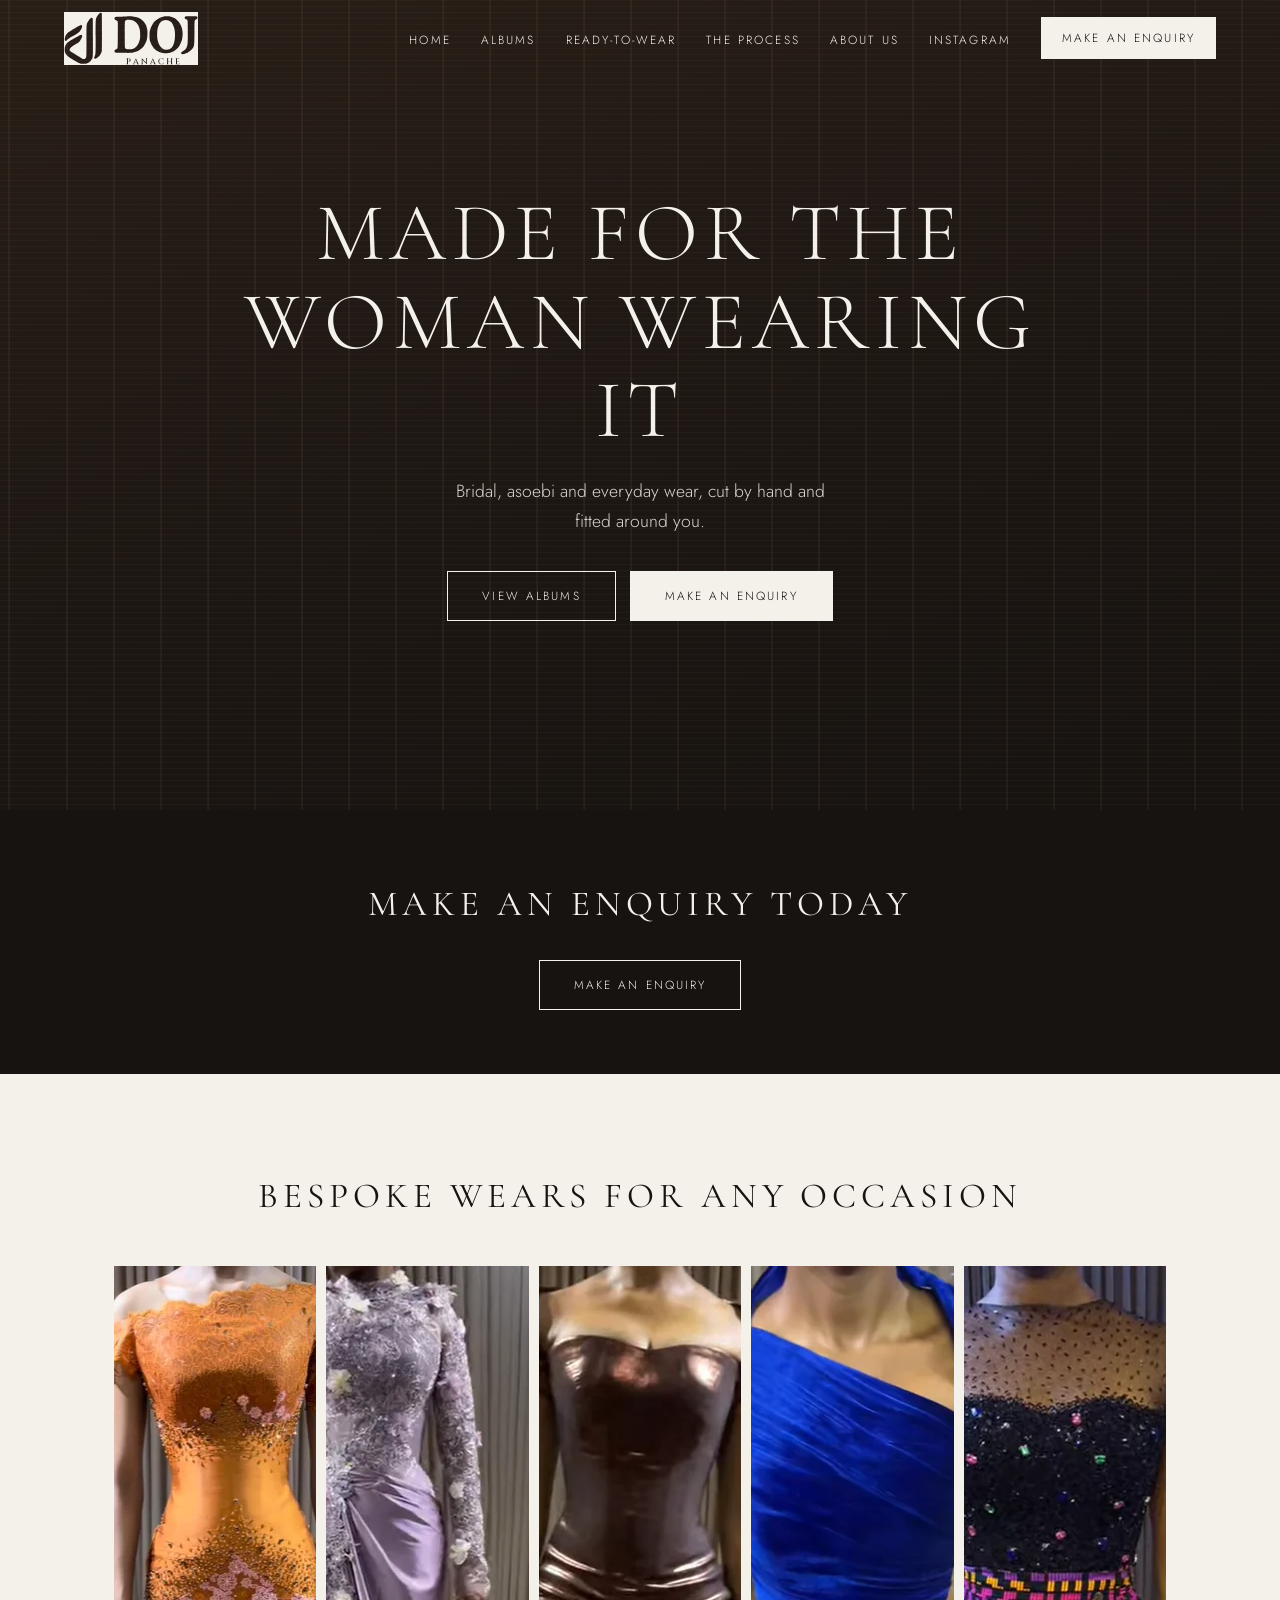
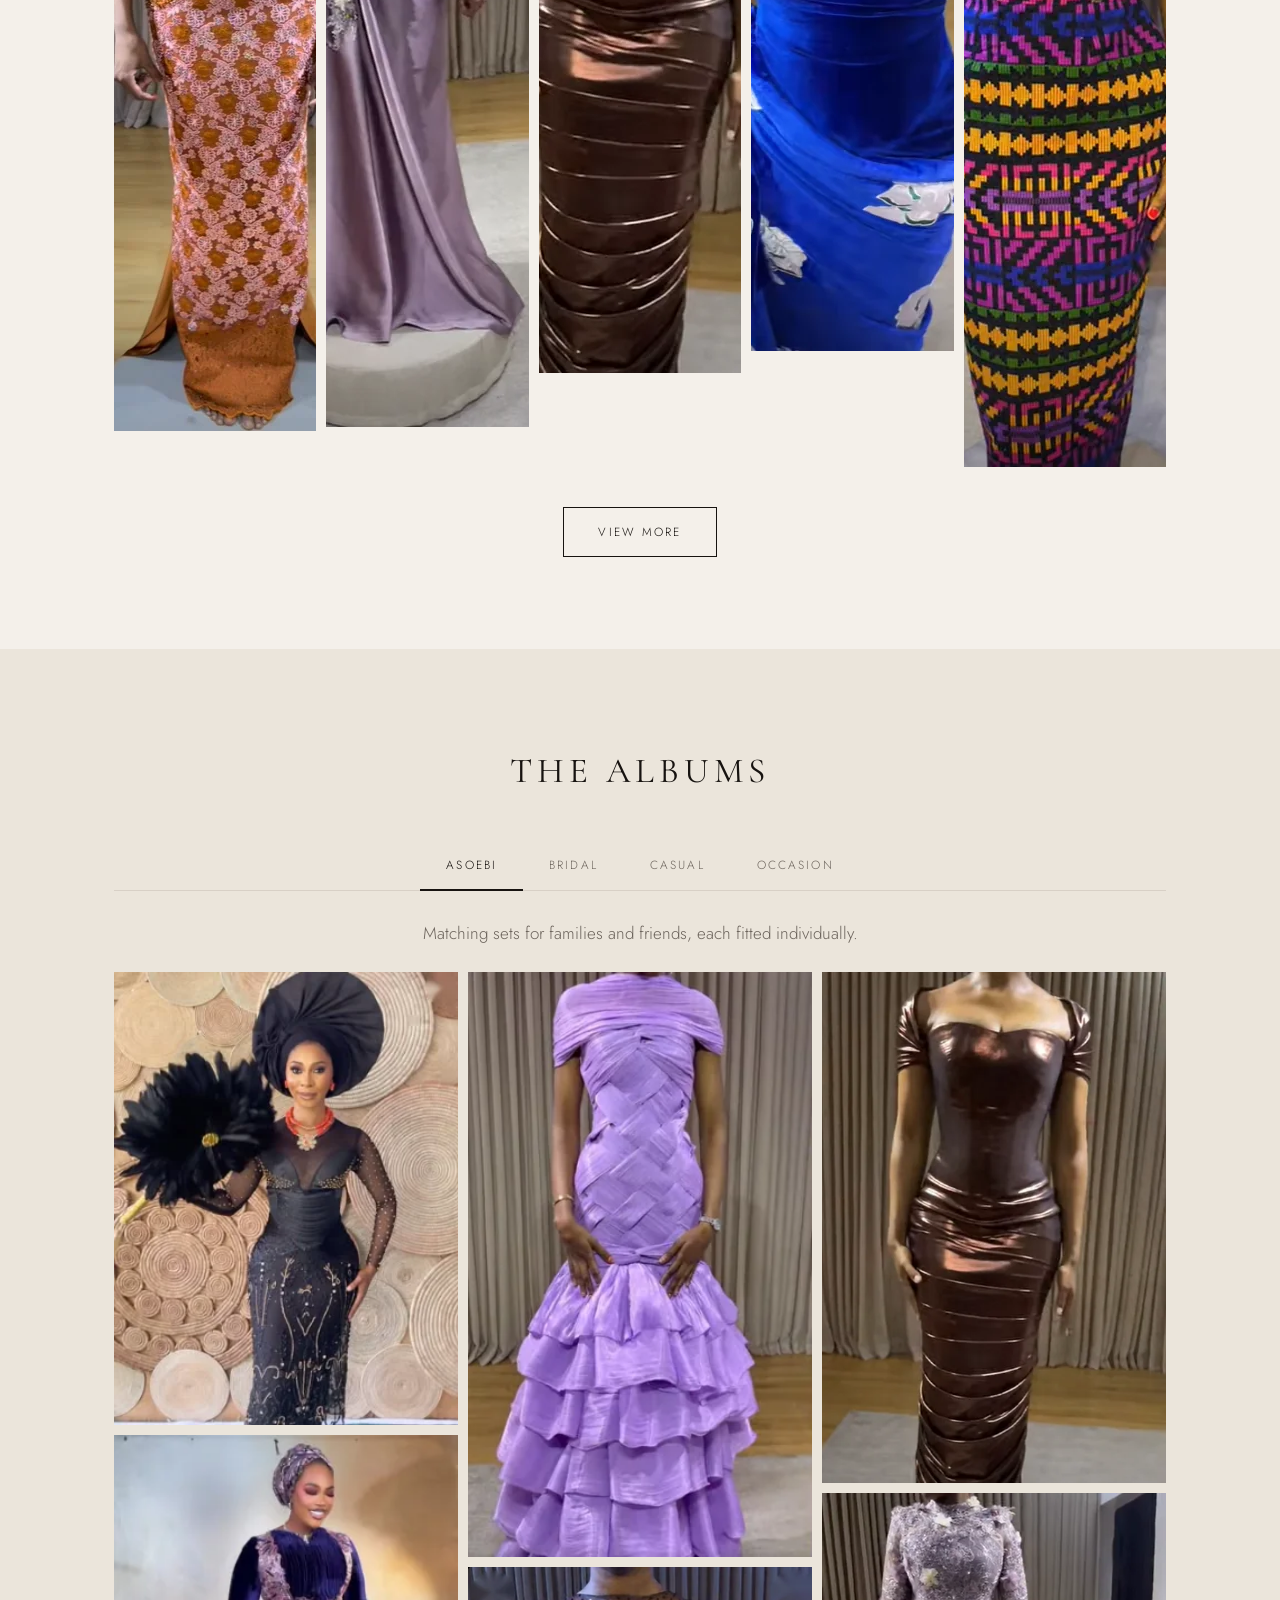
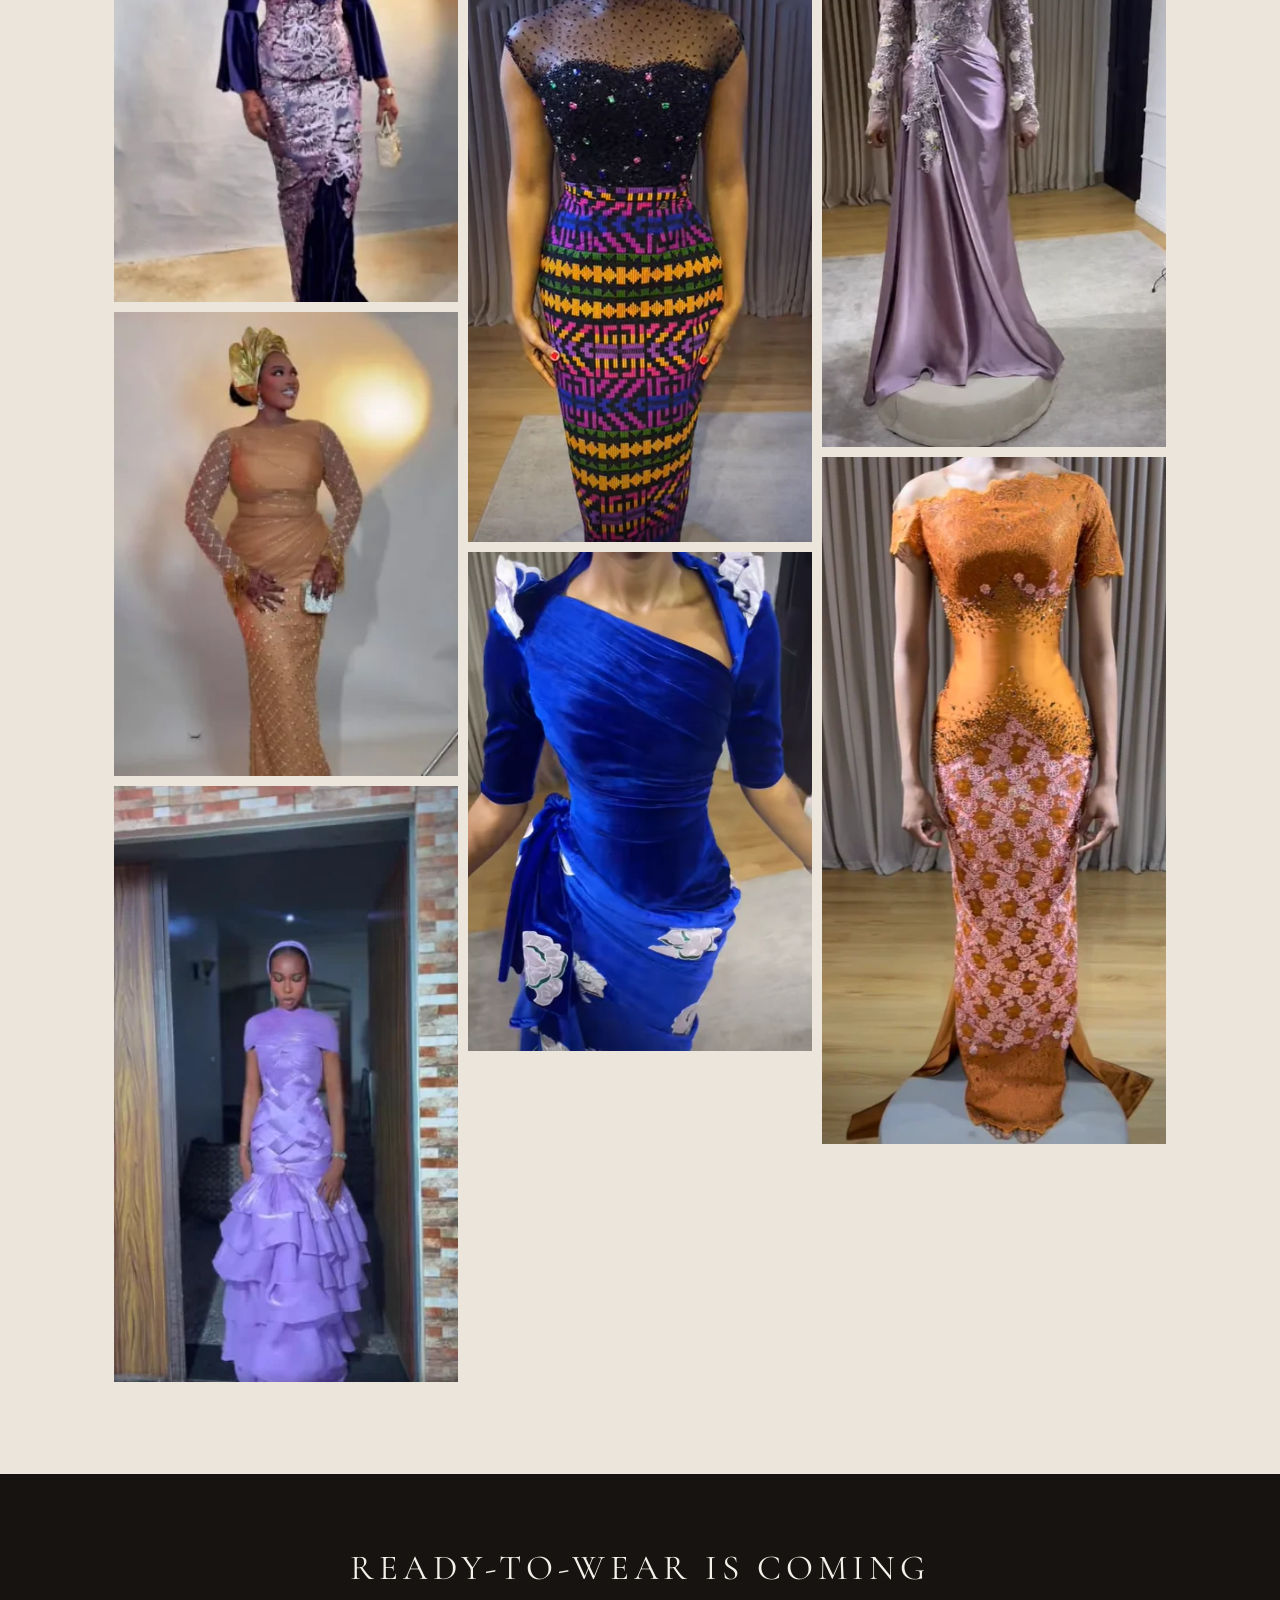
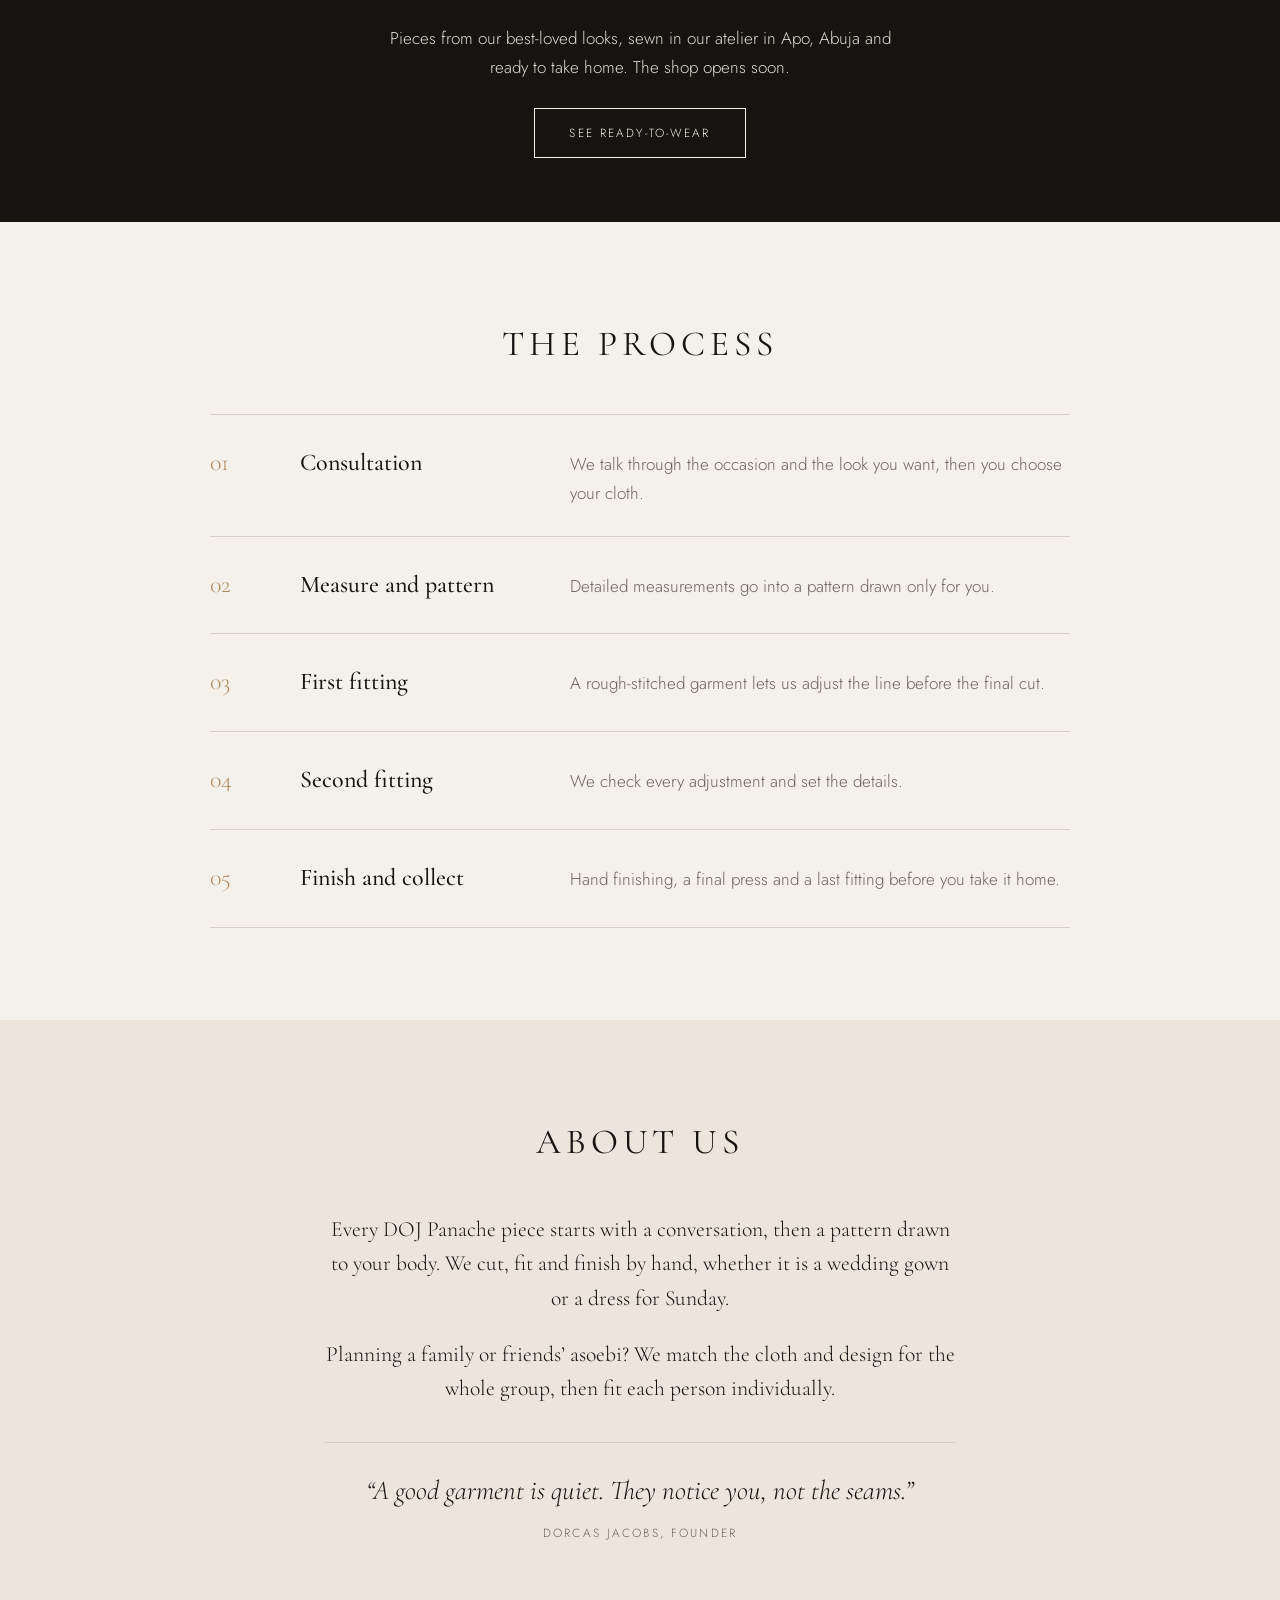
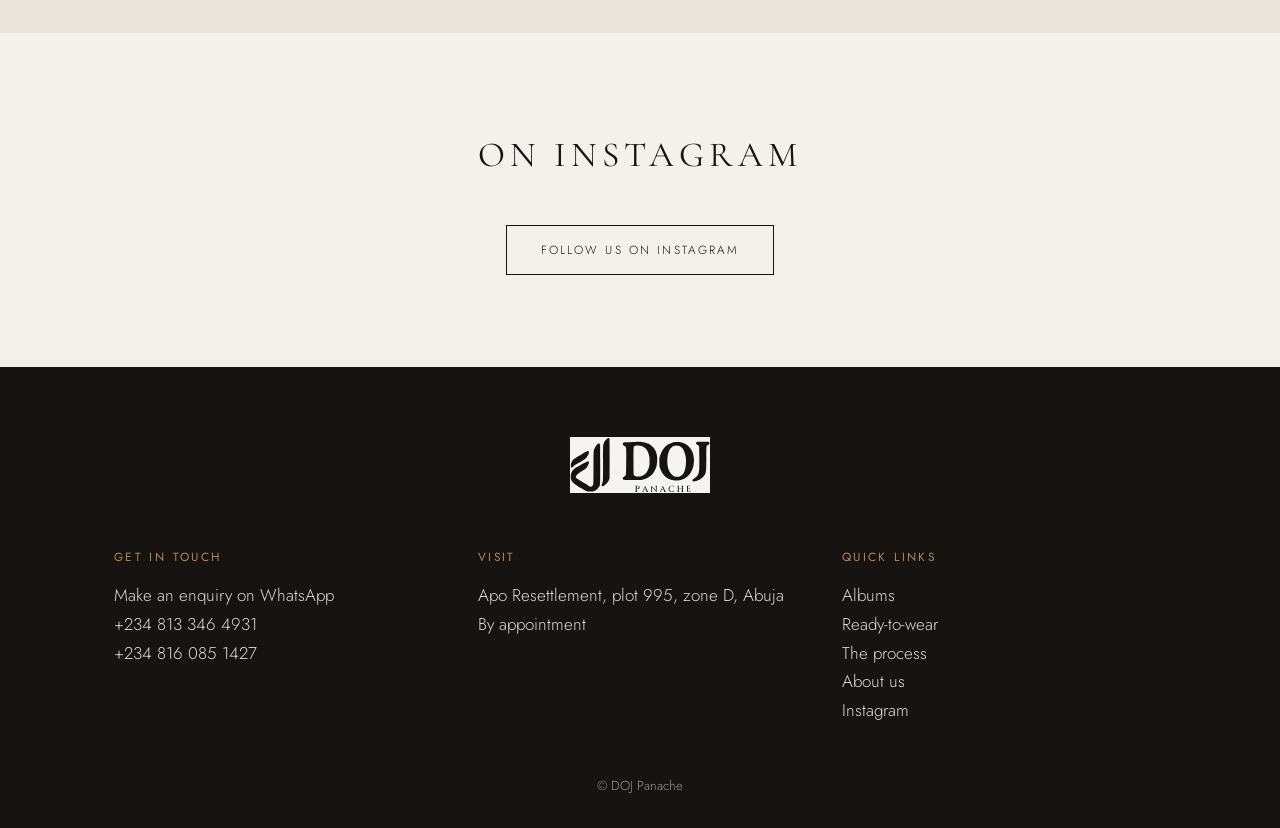
==== commit 4521fee7: "SHOP LINKED" ====
--- a/index.html
+++ b/index.html
@@ -22,6 +22,7 @@
 <li><a href="#top">Home</a></li>
 <li class="dd"><a href="#albums">Albums</a><ul>
 <li><a href="#albums" data-go="asoebi">Asoebi</a></li><li><a href="#albums" data-go="bridal">Bridal</a></li><li><a href="#albums" data-go="casual">Casual</a></li><li><a href="#albums" data-go="occasion">Occasion</a></li></ul></li>
+<li><a href="shop/">Ready-to-wear</a></li>
 <li><a href="#process">The process</a></li>
 <li><a href="#about">About us</a></li>
 <li><a href="#reels">Instagram</a></li>
@@ -58,6 +59,8 @@
 <div class="panel" id="occasion"><p>Dinners, ceremonies and events with a date in the diary.</p><div class="grid" data-n="6"></div></div>
 </div></section>
 
+<section id="ready-to-wear" class="enq"><div class="w"><h2>Ready-to-wear is coming</h2><p>Pieces from our best-loved looks, sewn in our atelier in Apo, Abuja and ready to take home. The shop opens soon.</p><a class="btn light" href="shop/">See ready-to-wear</a></div></section>
+
 <section id="process"><div class="w">
 <h2>The process</h2>
 <ol class="steps">
@@ -86,7 +89,7 @@
 <footer id="contact"><div class="w"><img class="flogo" src="images/logo-white.svg" alt="DOJ Panache" width="140" height="56"></div><div class="w foot">
 <div><h4>Get in touch</h4><p><a href="https://api.whatsapp.com/message/JH64ATJN3WMPI1?autoload=1&amp;app_absent=0">Make an enquiry on WhatsApp</a><br><a href="tel:+2348133464931">+234 813 346 4931</a><br><a href="tel:+2348160851427">+234 816 085 1427</a></p></div>
 <div><h4>Visit</h4><p>Apo Resettlement, plot 995, zone D, Abuja<br>By appointment</p></div>
-<div><h4>Quick links</h4><p><a href="#albums">Albums</a><br><a href="#process">The process</a><br><a href="#about">About us</a><br><a href="https://instagram.com/doj_panache">Instagram</a></p></div>
+<div><h4>Quick links</h4><p><a href="#albums">Albums</a><br><a href="shop/">Ready-to-wear</a><br><a href="#process">The process</a><br><a href="#about">About us</a><br><a href="https://instagram.com/doj_panache">Instagram</a></p></div>
 </div><p class="copy">© DOJ Panache</p></footer>
 <script src="js/main.js"></script>
 </body>
--- a/css/style.css
+++ b/css/style.css
@@ -70,3 +70,10 @@
 .qv[open]{grid-template-columns:1fr;overflow:auto}.qv-i{min-height:0}.qv-i img{max-height:62vh}.qv-t{padding:22px}}
 .js .rv{opacity:0;transform:translateY(22px);transition:opacity .9s ease,transform .9s ease;transition-delay:var(--d,0s)}.js .rv.in{opacity:1;transform:none}
 @media (prefers-reduced-motion:reduce){.hero h1{animation:none}html{scroll-behavior:auto}.js .rv{opacity:1;transform:none;transition:none}.grid img{transition:none}}
+.enq p{max-width:52ch;margin:0 auto 26px;opacity:.9}
+.pg{padding:150px 0 92px}
+.pg h1{font-family:"Cormorant Garamond",Georgia,serif;font-weight:300;font-size:clamp(2rem,5vw,3.4rem);letter-spacing:.1em;text-transform:uppercase;text-align:center;margin:0 0 28px}
+.crumb{font-size:.74rem;letter-spacing:.18em;text-transform:uppercase;color:var(--mute);text-align:center;margin:0 0 28px}.crumb a{text-decoration:none}.crumb a:hover{color:var(--tan)}
+.lead{max-width:640px;margin:0 auto 22px;text-align:center;font-family:"Cormorant Garamond",Georgia,serif;font-size:1.35rem;line-height:1.6}
+.lnk{list-style:none;margin:36px auto 40px;padding:0;max-width:600px;border-top:1px solid var(--line)}.lnk li{border-bottom:1px solid var(--line)}.lnk a{display:block;padding:16px 0;text-decoration:none}.lnk a:hover{color:var(--tan)}
+@media (max-width:860px){.pg{padding:120px 0 64px}}
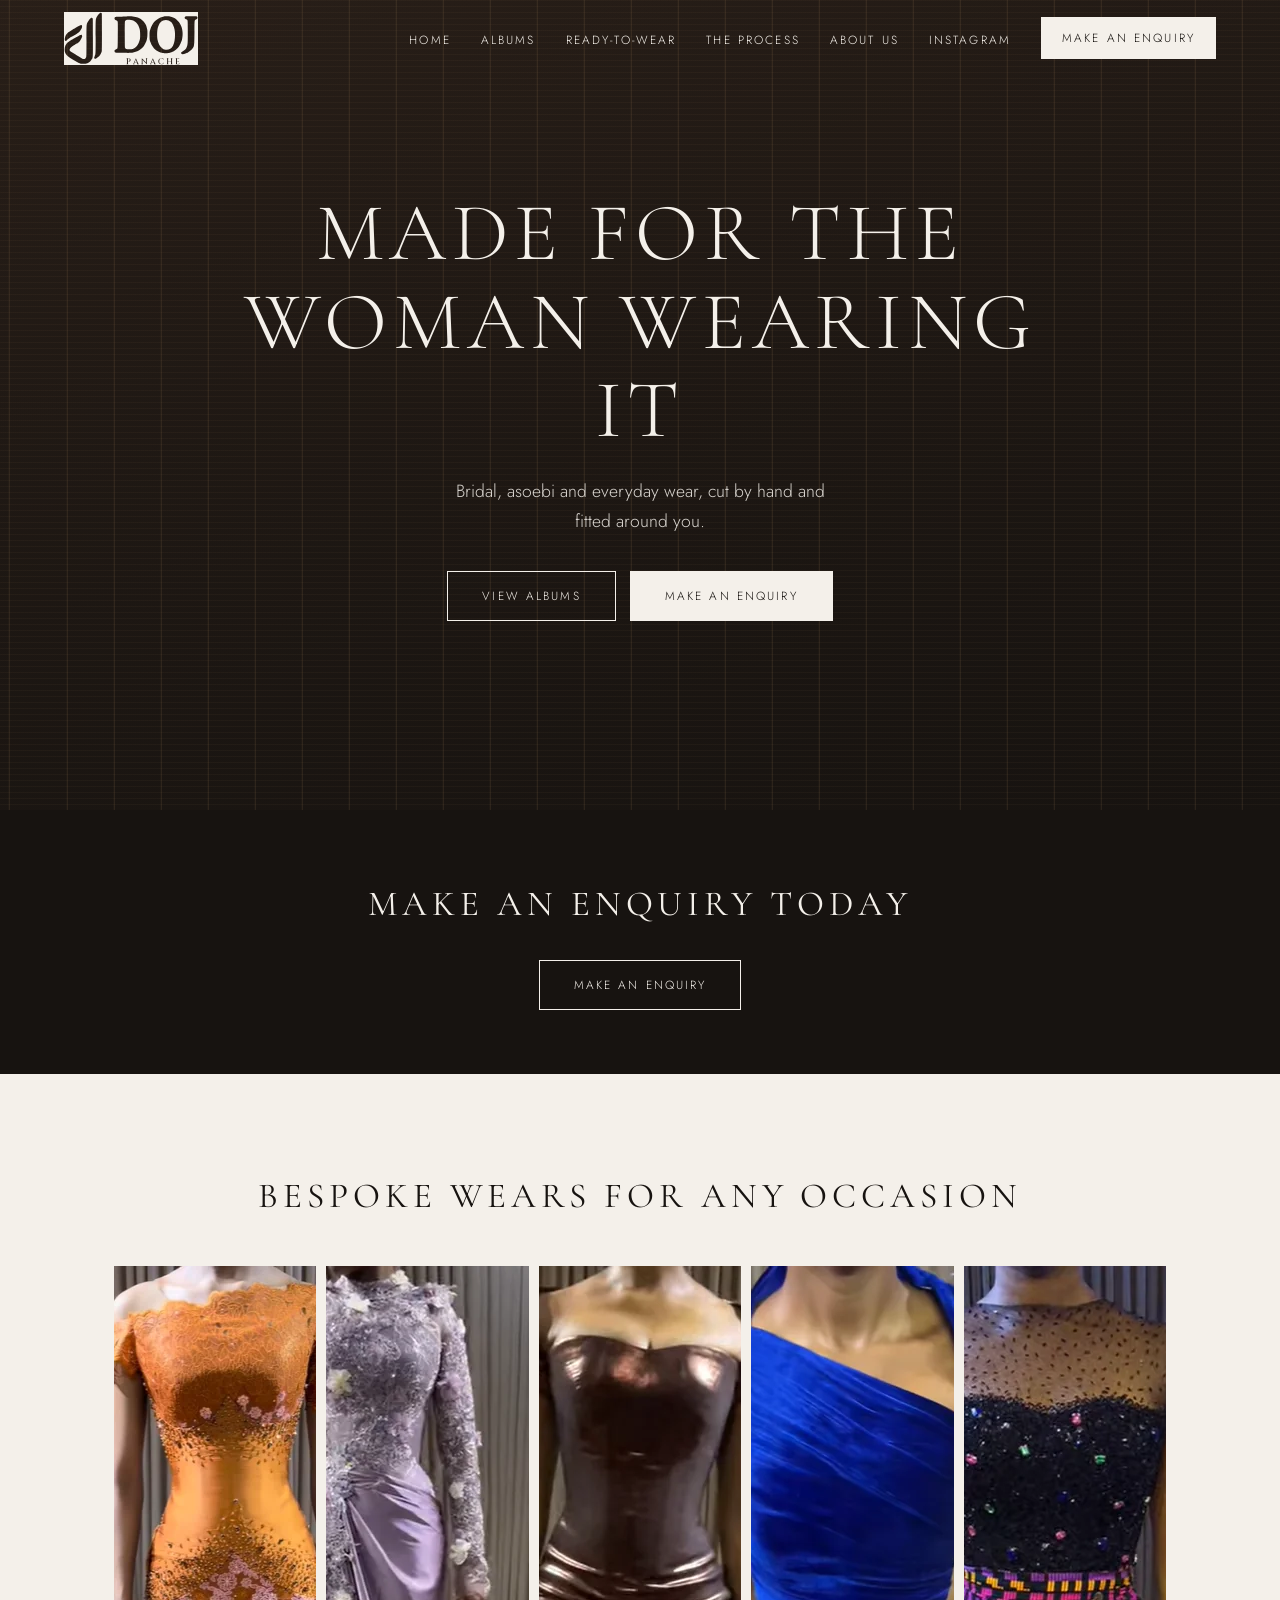
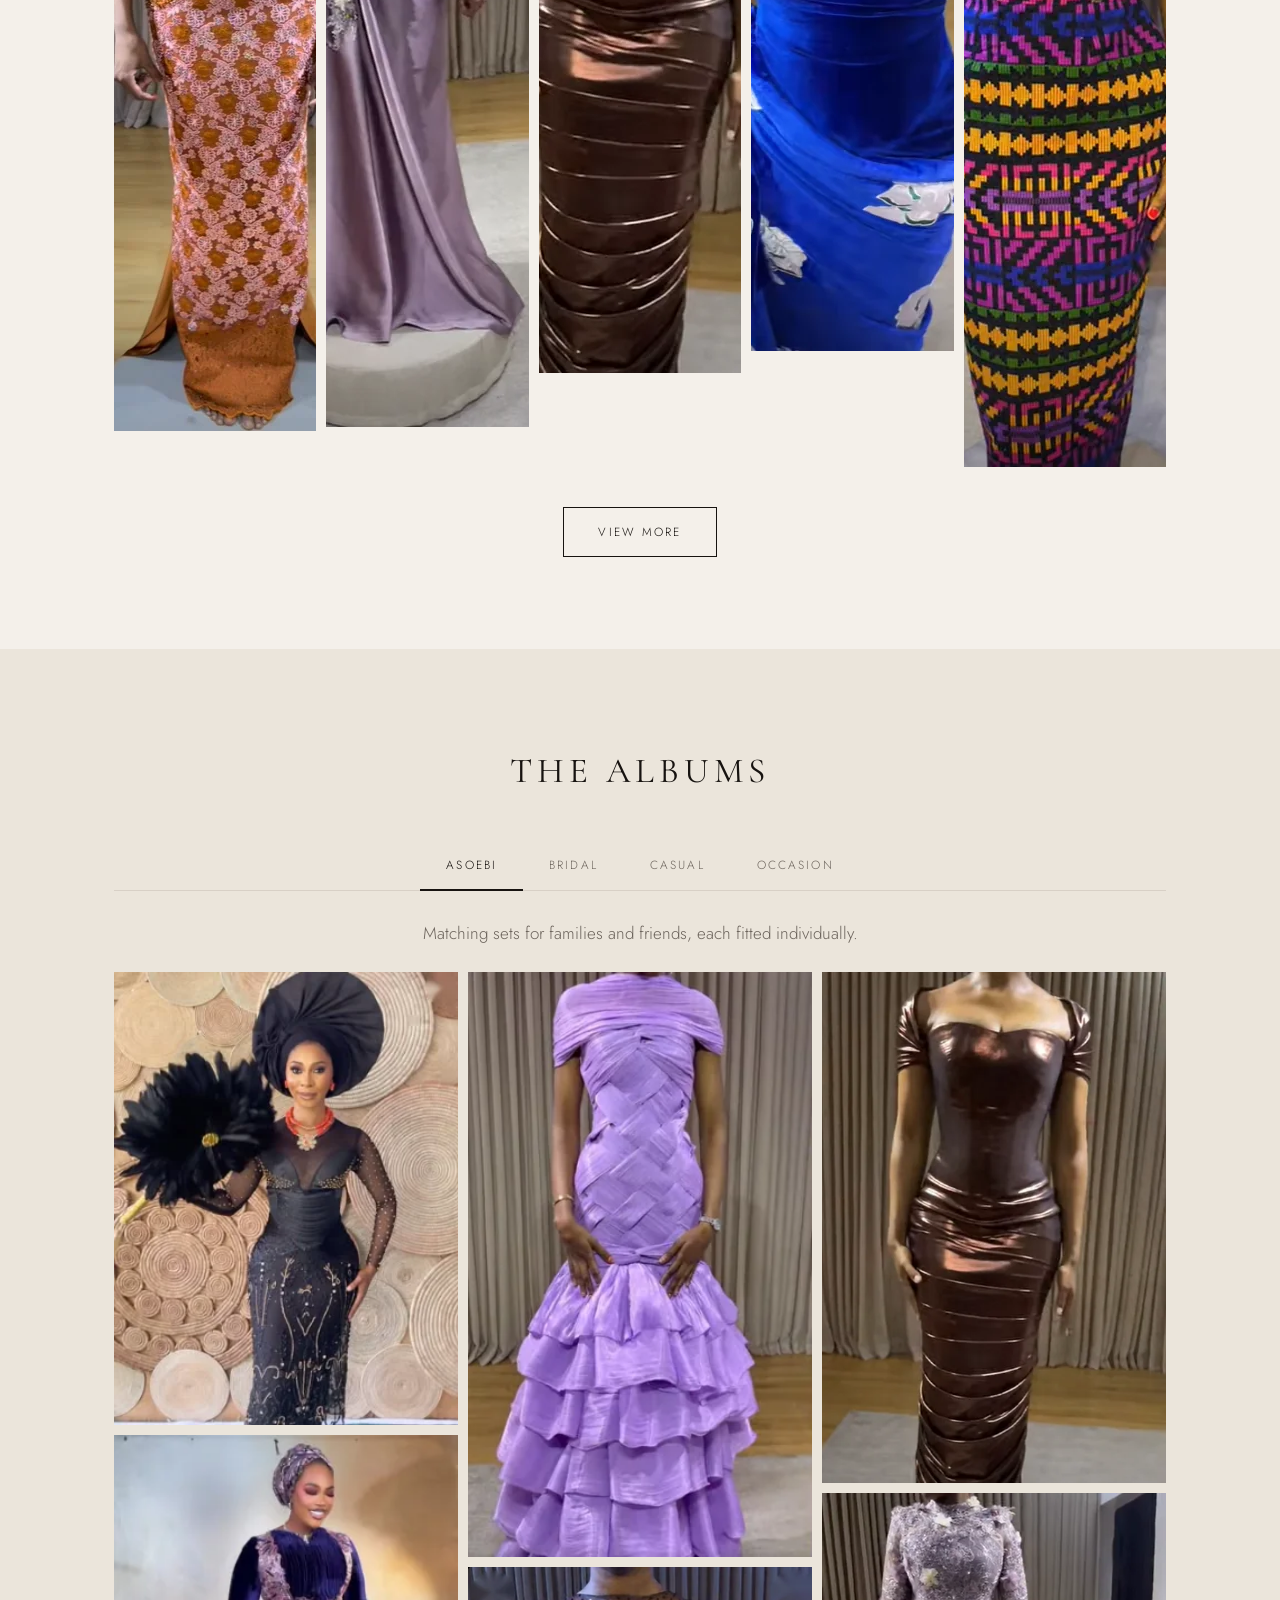
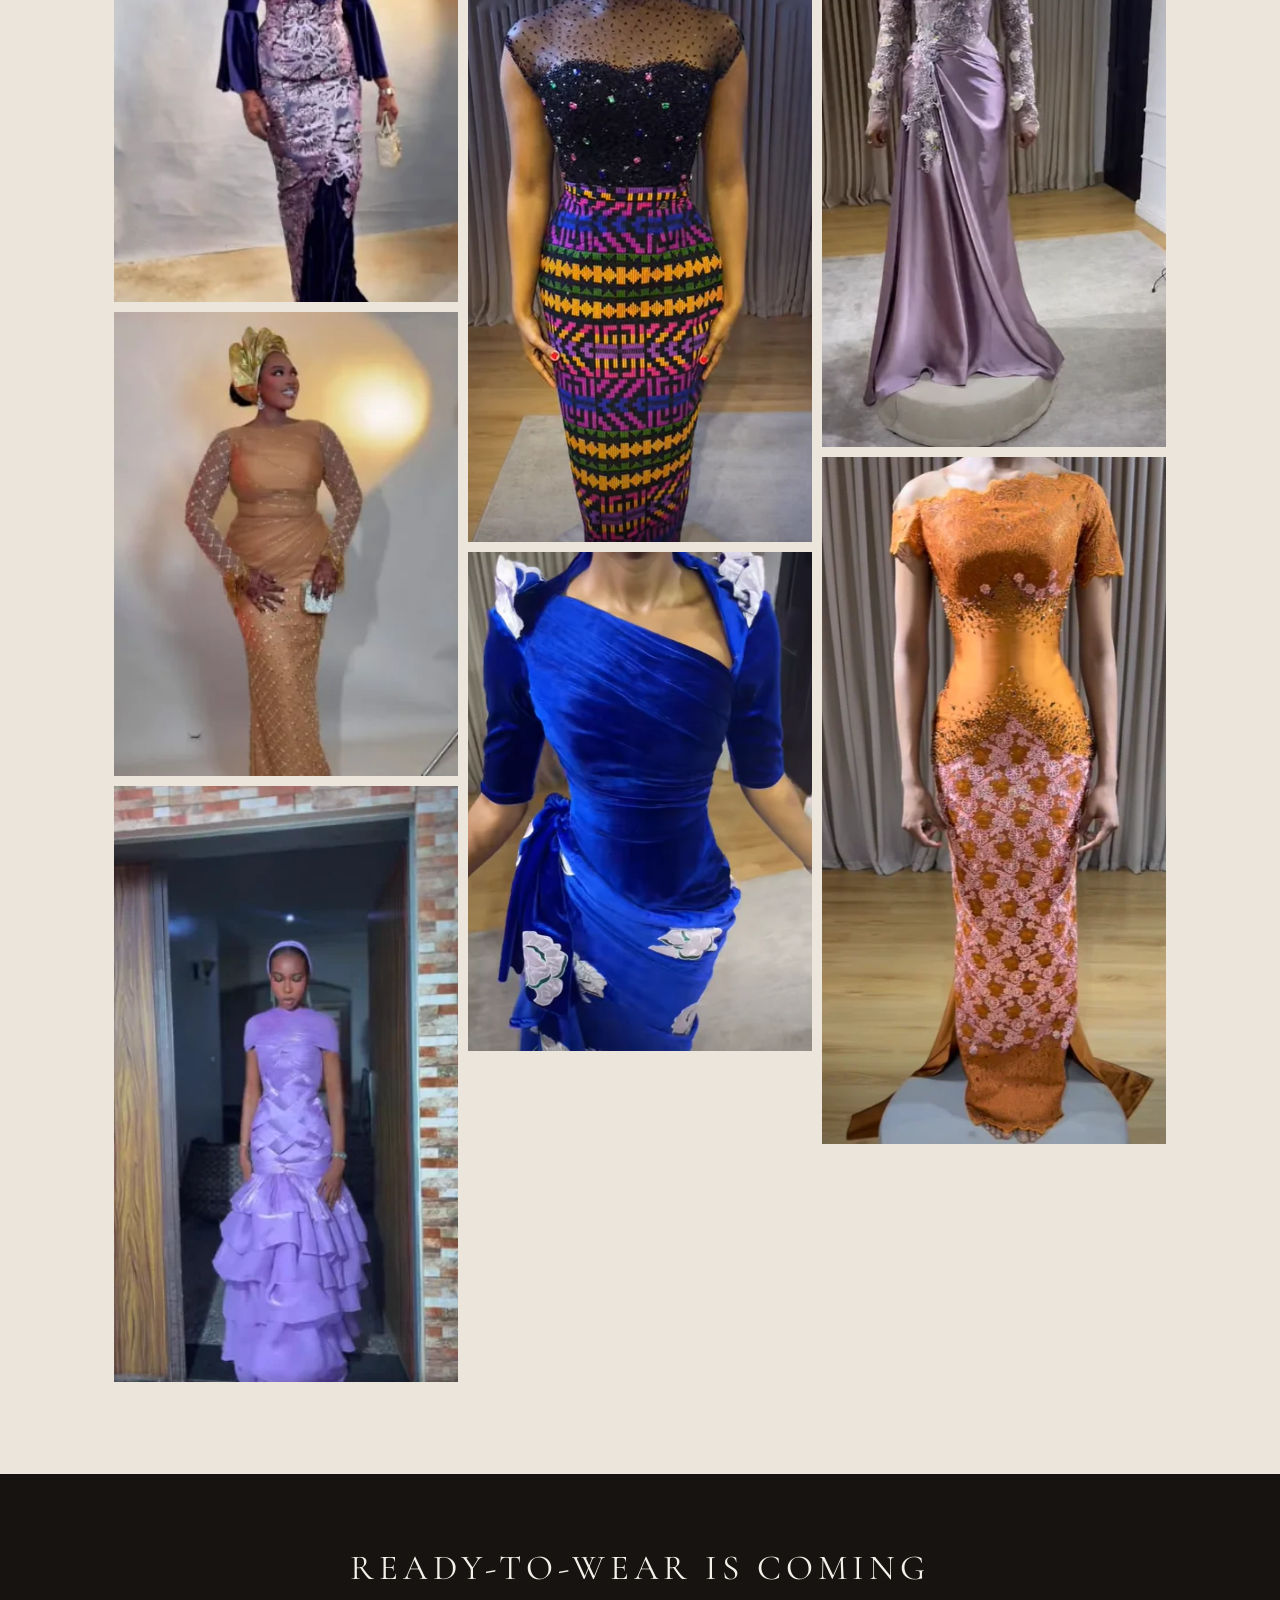
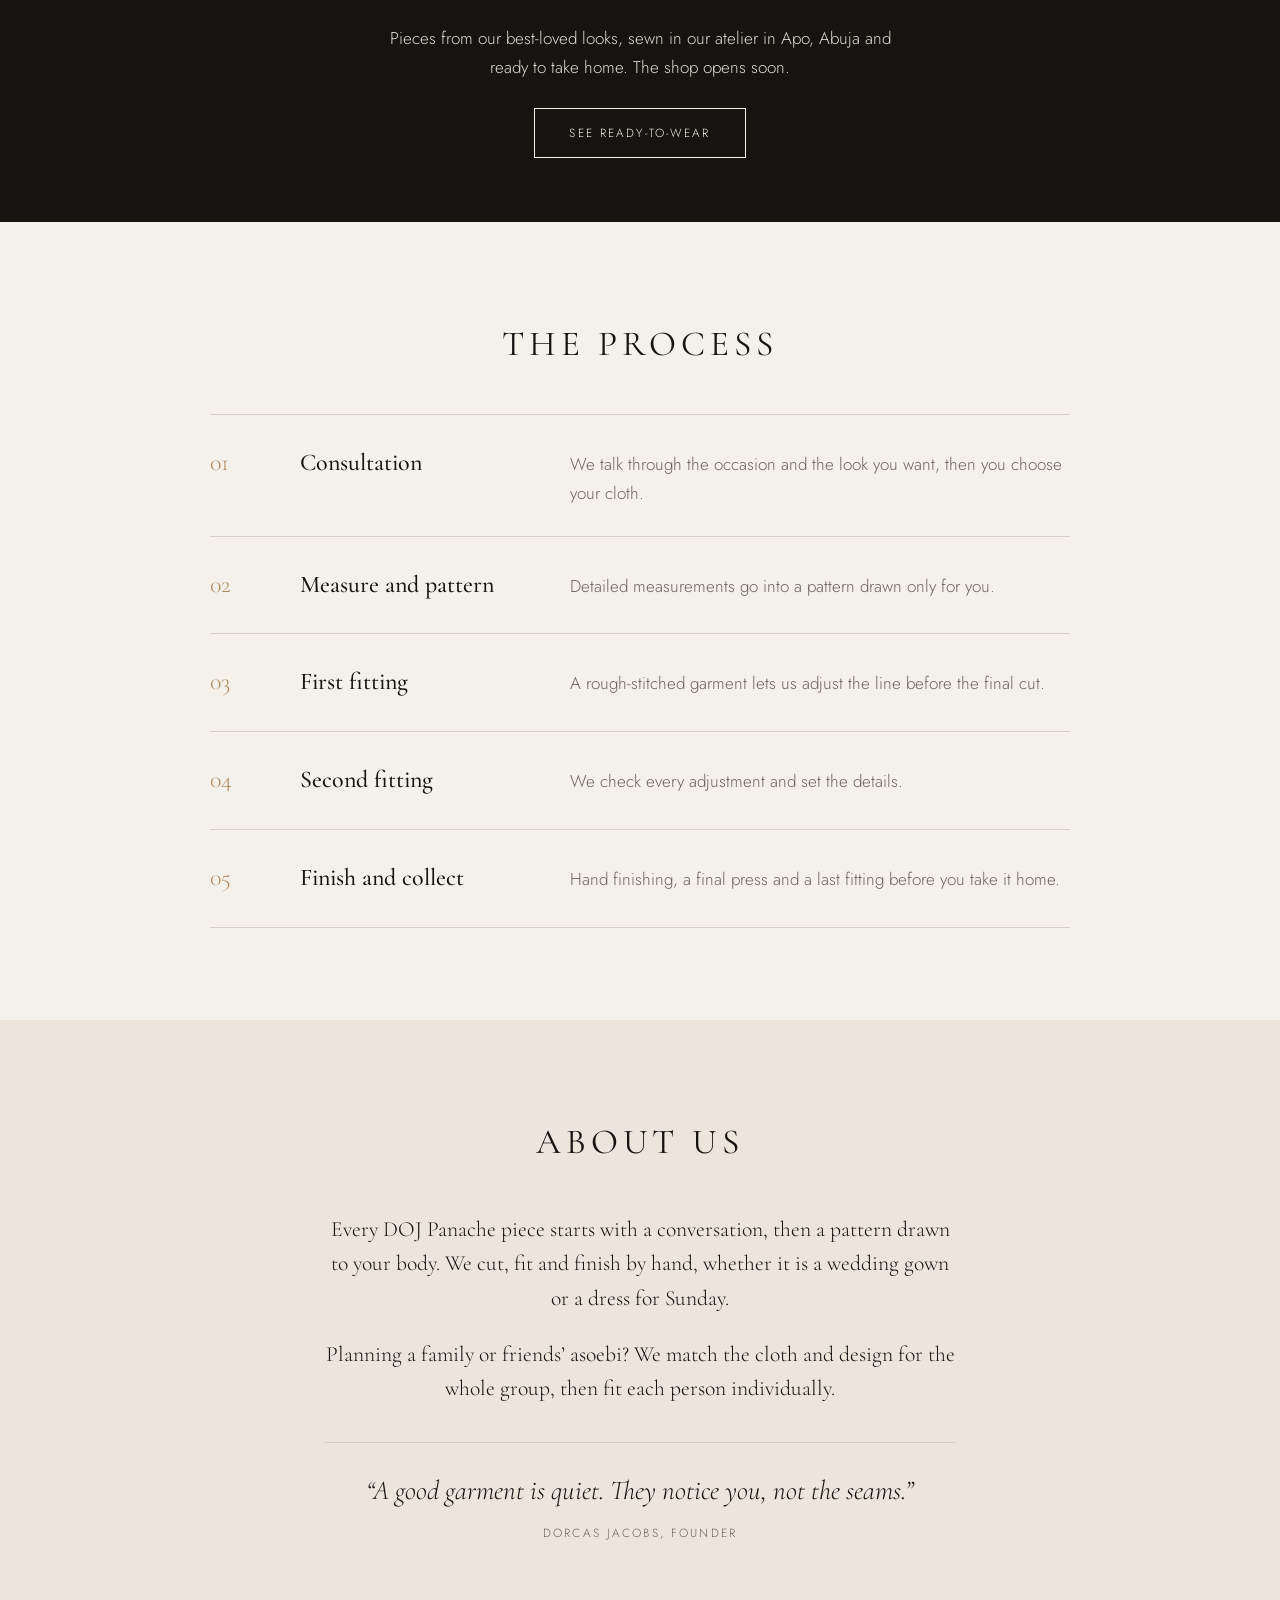
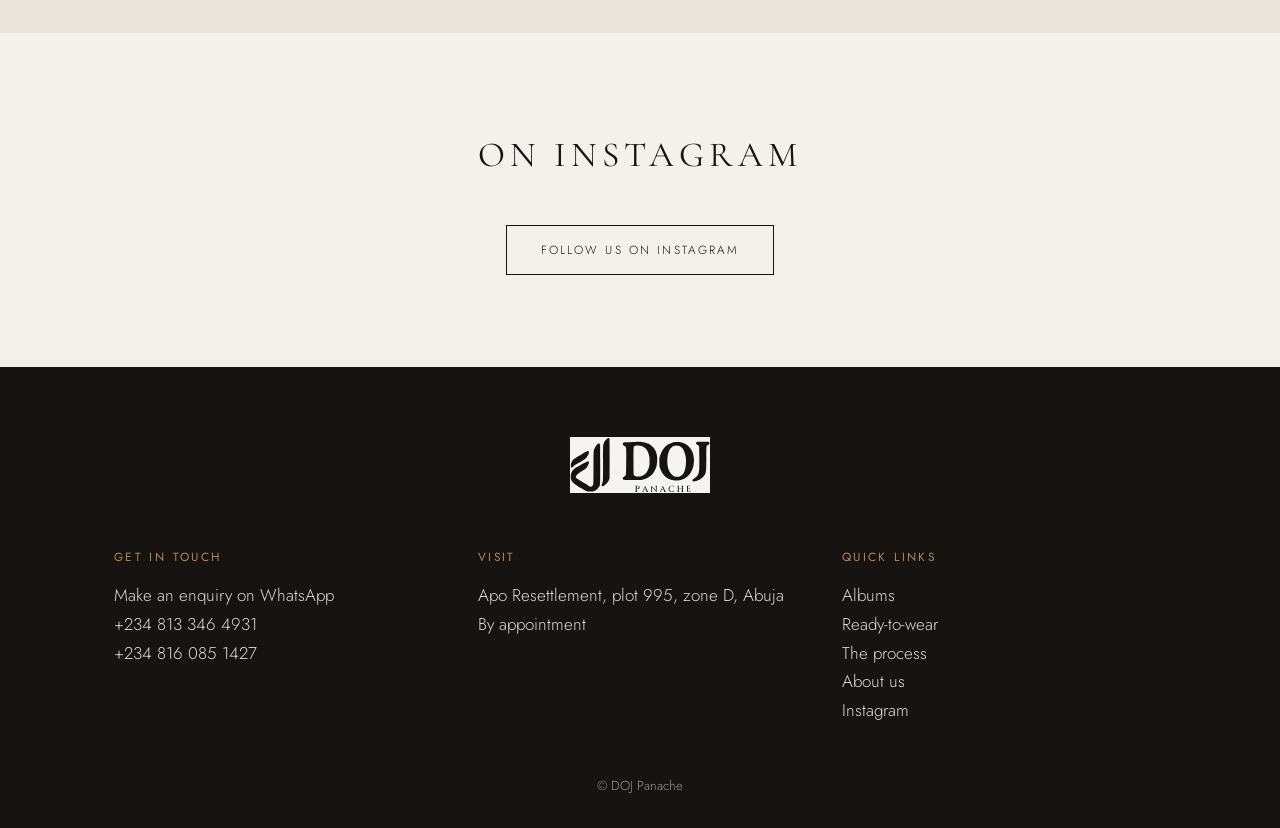
==== commit 89ba8760: "og" ====
--- a/index.html
+++ b/index.html
@@ -13,6 +13,19 @@
 <script type="application/ld+json">
 {"@context":"https://schema.org","@type":"LocalBusiness","name":"DOJ Panache","founder":{"@type":"Person","name":"Dorcas Jacobs"},"description":"Bespoke atelier making bridal, asoebi and everyday wear, cut by hand and fitted to the client.","telephone":["+2348133464931","+2348160851427"],"address":{"@type":"PostalAddress","streetAddress":"Plot 995, Zone D, Apo Resettlement","addressLocality":"Abuja","addressCountry":"NG"},"sameAs":["https://instagram.com/doj_panache","https://x.com/Dojpanache"]}
 </script>
+<!-- og:start -->
+<meta property="og:type" content="website">
+<meta property="og:site_name" content="DOJ Panache">
+<meta property="og:title" content="DOJ Panache | Bespoke Atelier">
+<meta property="og:description" content="DOJ Panache is a bespoke atelier in Apo, Abuja, making bridal, asoebi and everyday wear, cut by hand and fitted to you.">
+<meta property="og:url" content="https://dantanko.github.io/dojpan/">
+<meta property="og:image" content="https://dantanko.github.io/dojpan/images/og-cover.png">
+<meta property="og:image:width" content="1200">
+<meta property="og:image:height" content="630">
+<meta property="og:image:alt" content="DOJ Panache | Bespoke Atelier">
+<meta name="twitter:card" content="summary_large_image">
+<meta name="twitter:image" content="https://dantanko.github.io/dojpan/images/og-cover.png">
+<!-- og:end -->
 </head>
 <body>
 <header>
--- a/css/style.css
+++ b/css/style.css
@@ -77,3 +77,22 @@
 .lead{max-width:640px;margin:0 auto 22px;text-align:center;font-family:"Cormorant Garamond",Georgia,serif;font-size:1.35rem;line-height:1.6}
 .lnk{list-style:none;margin:36px auto 40px;padding:0;max-width:600px;border-top:1px solid var(--line)}.lnk li{border-bottom:1px solid var(--line)}.lnk a{display:block;padding:16px 0;text-decoration:none}.lnk a:hover{color:var(--tan)}
 @media (max-width:860px){.pg{padding:120px 0 64px}}
+.mark img{display:block;width:100%;height:auto}
+.pgrid{display:grid;grid-template-columns:repeat(3,1fr);gap:24px}
+.pcard{text-decoration:none;display:block}.pimg{aspect-ratio:3/4;background:var(--band);overflow:hidden}.pimg img{width:100%;height:100%;object-fit:cover;display:block}
+.pcard h3{font-family:"Cormorant Garamond",Georgia,serif;font-weight:500;font-size:1.4rem;margin:14px 0 2px}.pcard p{margin:0;color:var(--mute)}
+.pd{display:grid;grid-template-columns:1.1fr 1fr;gap:48px;align-items:start}.pd h1{text-align:left;margin-bottom:14px}.price{font-size:1.3rem;margin:0 0 22px}.msg{min-height:1.5em;color:var(--mute);margin:10px 0 0}.msg2{margin:22px 0 0}
+.sizes{border:0;padding:0;margin:0 0 22px;display:flex;gap:8px;flex-wrap:wrap}.sizes legend{width:100%;font-size:.74rem;letter-spacing:.18em;text-transform:uppercase;color:var(--mute);margin-bottom:10px;padding:0}
+.sz{position:relative}.sz input{position:absolute;opacity:0}.sz span{display:inline-block;min-width:52px;padding:10px 14px;border:1px solid var(--line);text-align:center;cursor:pointer}.sz input:checked+span{border-color:var(--ink);background:var(--ink);color:var(--ivory)}.sz input:disabled+span{color:var(--mute);text-decoration:line-through;cursor:not-allowed}.sz input:focus-visible+span{outline:2px solid var(--tan);outline-offset:3px}
+button.btn{font:inherit;font-size:.74rem;letter-spacing:.18em;text-transform:uppercase;cursor:pointer}.btn.solid{background:var(--ink);color:var(--ivory)}.btn.solid:hover{background:transparent;color:var(--ink)}.btn:disabled{opacity:.5;cursor:wait}
+.frm{display:grid;gap:16px;max-width:560px;margin:0 auto}.frm label{display:grid;gap:6px;font-size:.74rem;letter-spacing:.14em;text-transform:uppercase;color:var(--mute)}.frm input,.frm select,.frm textarea{font:inherit;font-size:1rem;letter-spacing:0;text-transform:none;color:var(--ink);background:var(--bg);border:1px solid var(--line);padding:12px 14px;border-radius:0;width:100%}.frm[hidden]{display:none}
+.bag{max-width:560px;margin:0 auto 36px;border-top:1px solid var(--line)}.bag div{display:flex;justify-content:space-between;gap:14px;align-items:baseline;padding:14px 0;border-bottom:1px solid var(--line)}.bag button{background:none;border:0;color:var(--mute);text-decoration:underline;cursor:pointer;font:inherit}
+@media (max-width:860px){.pgrid{grid-template-columns:repeat(2,1fr)}.pd{grid-template-columns:1fr}}
+.gal .pimg img{object-fit:contain}
+.thumbs{display:flex;gap:8px;flex-wrap:wrap;margin-top:10px}.th{padding:0;border:1px solid transparent;width:64px;height:84px;overflow:hidden;cursor:pointer;background:var(--band)}.th[aria-current="true"]{border-color:var(--ink)}.th img{width:100%;height:100%;object-fit:cover;display:block}
+.gal .pimg{position:relative;touch-action:pan-y}
+.gp,.gn{position:absolute;top:50%;transform:translateY(-50%);width:42px;height:42px;background:var(--bg);border:1px solid var(--line);font:300 1.6rem/1 "Jost",sans-serif;cursor:pointer;color:var(--ink);z-index:1}.gp{left:10px}.gn{right:10px}
+.gc{position:absolute;bottom:10px;right:10px;background:var(--bg);font-size:.74rem;letter-spacing:.14em;padding:4px 10px;z-index:1}
+@keyframes inr{from{opacity:.2;transform:translateX(28px)}to{opacity:1;transform:none}}@keyframes inl{from{opacity:.2;transform:translateX(-28px)}to{opacity:1;transform:none}}
+.in-r{animation:inr .35s ease both}.in-l{animation:inl .35s ease both}
+@media (prefers-reduced-motion:reduce){.in-r,.in-l{animation:none}}
